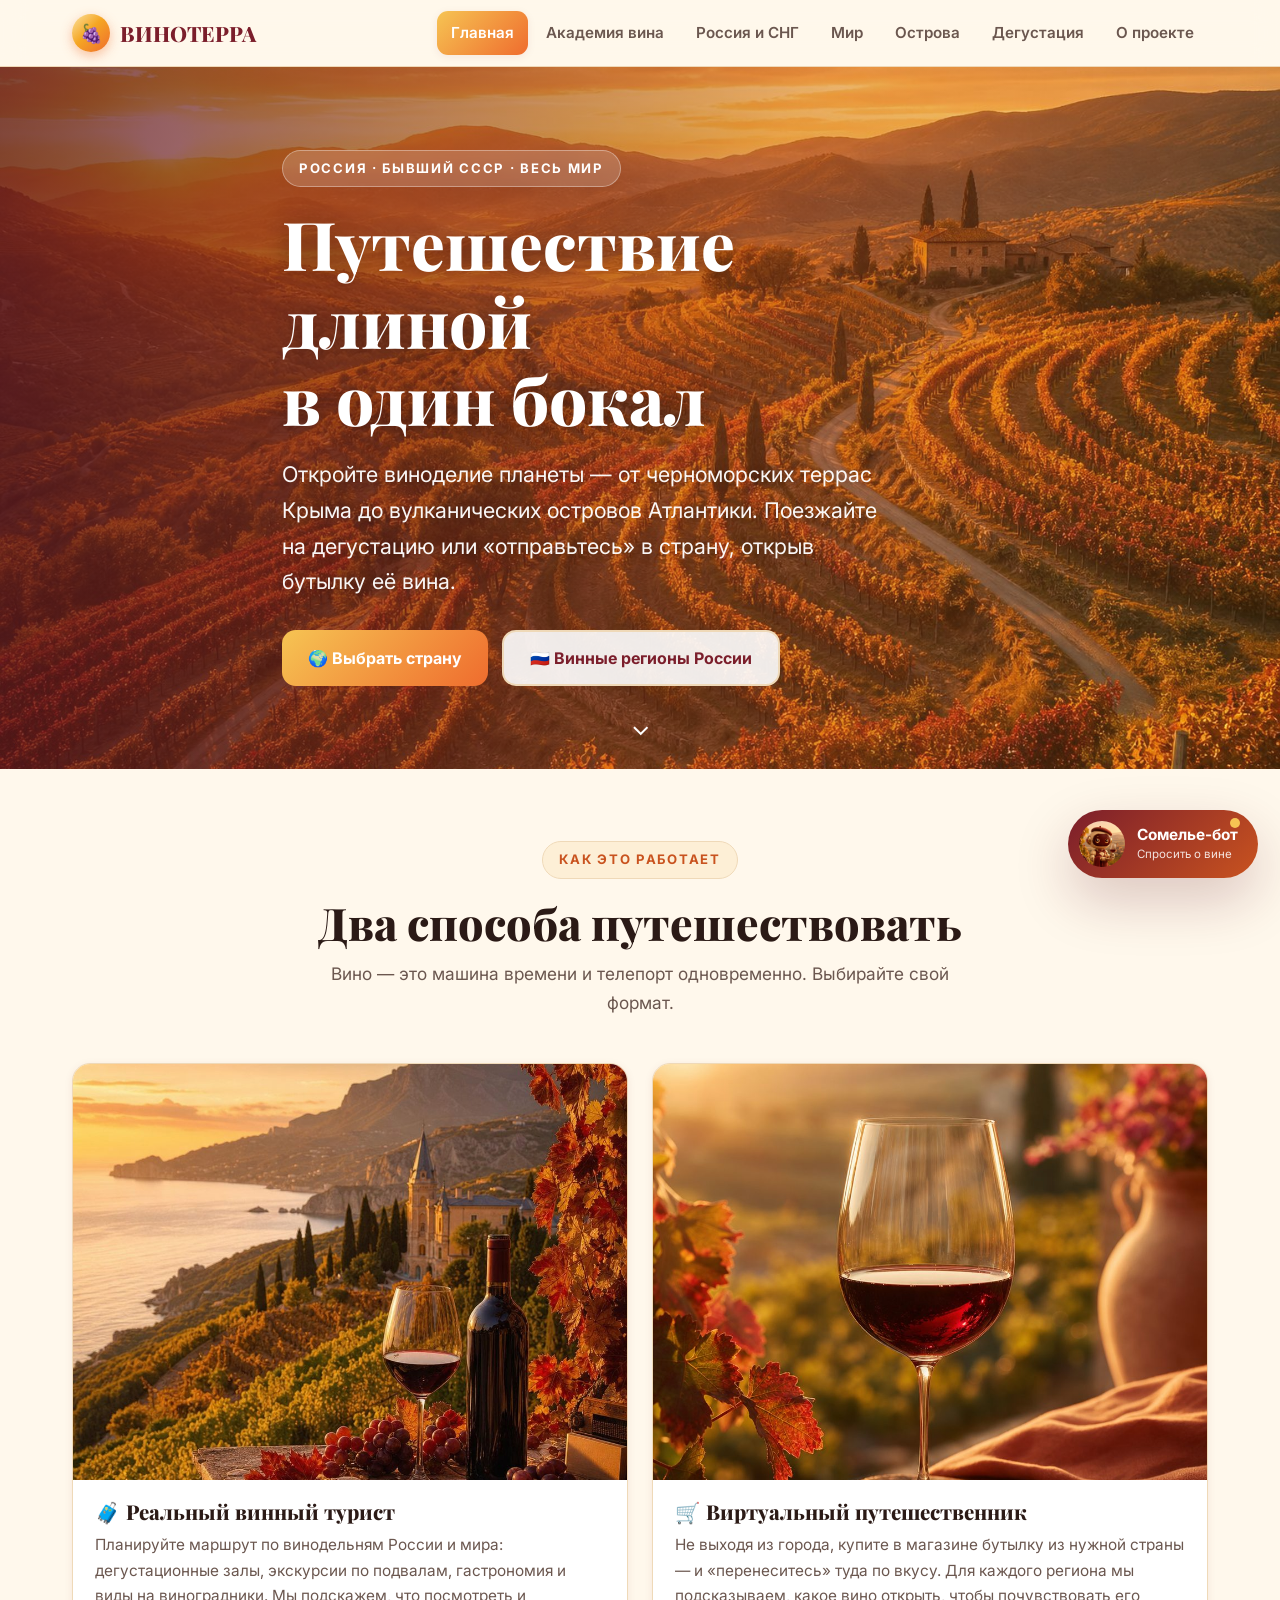
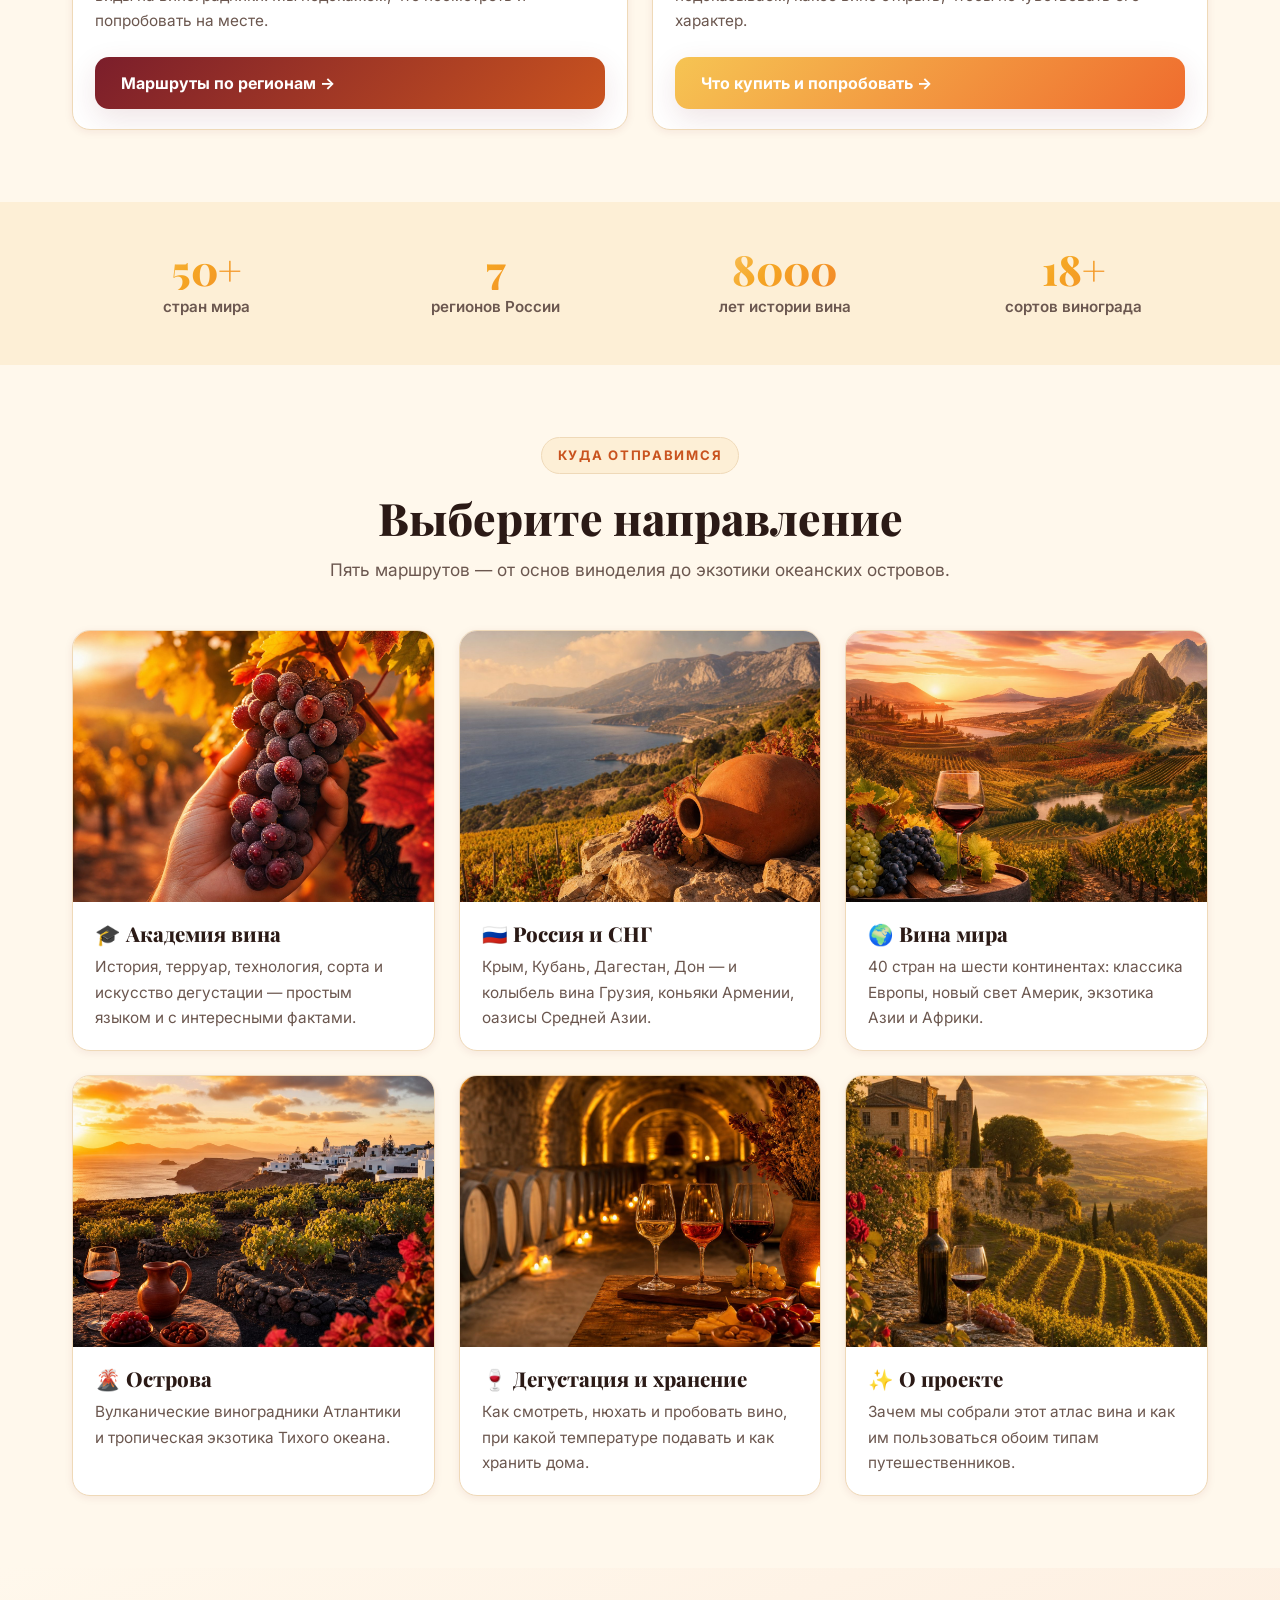
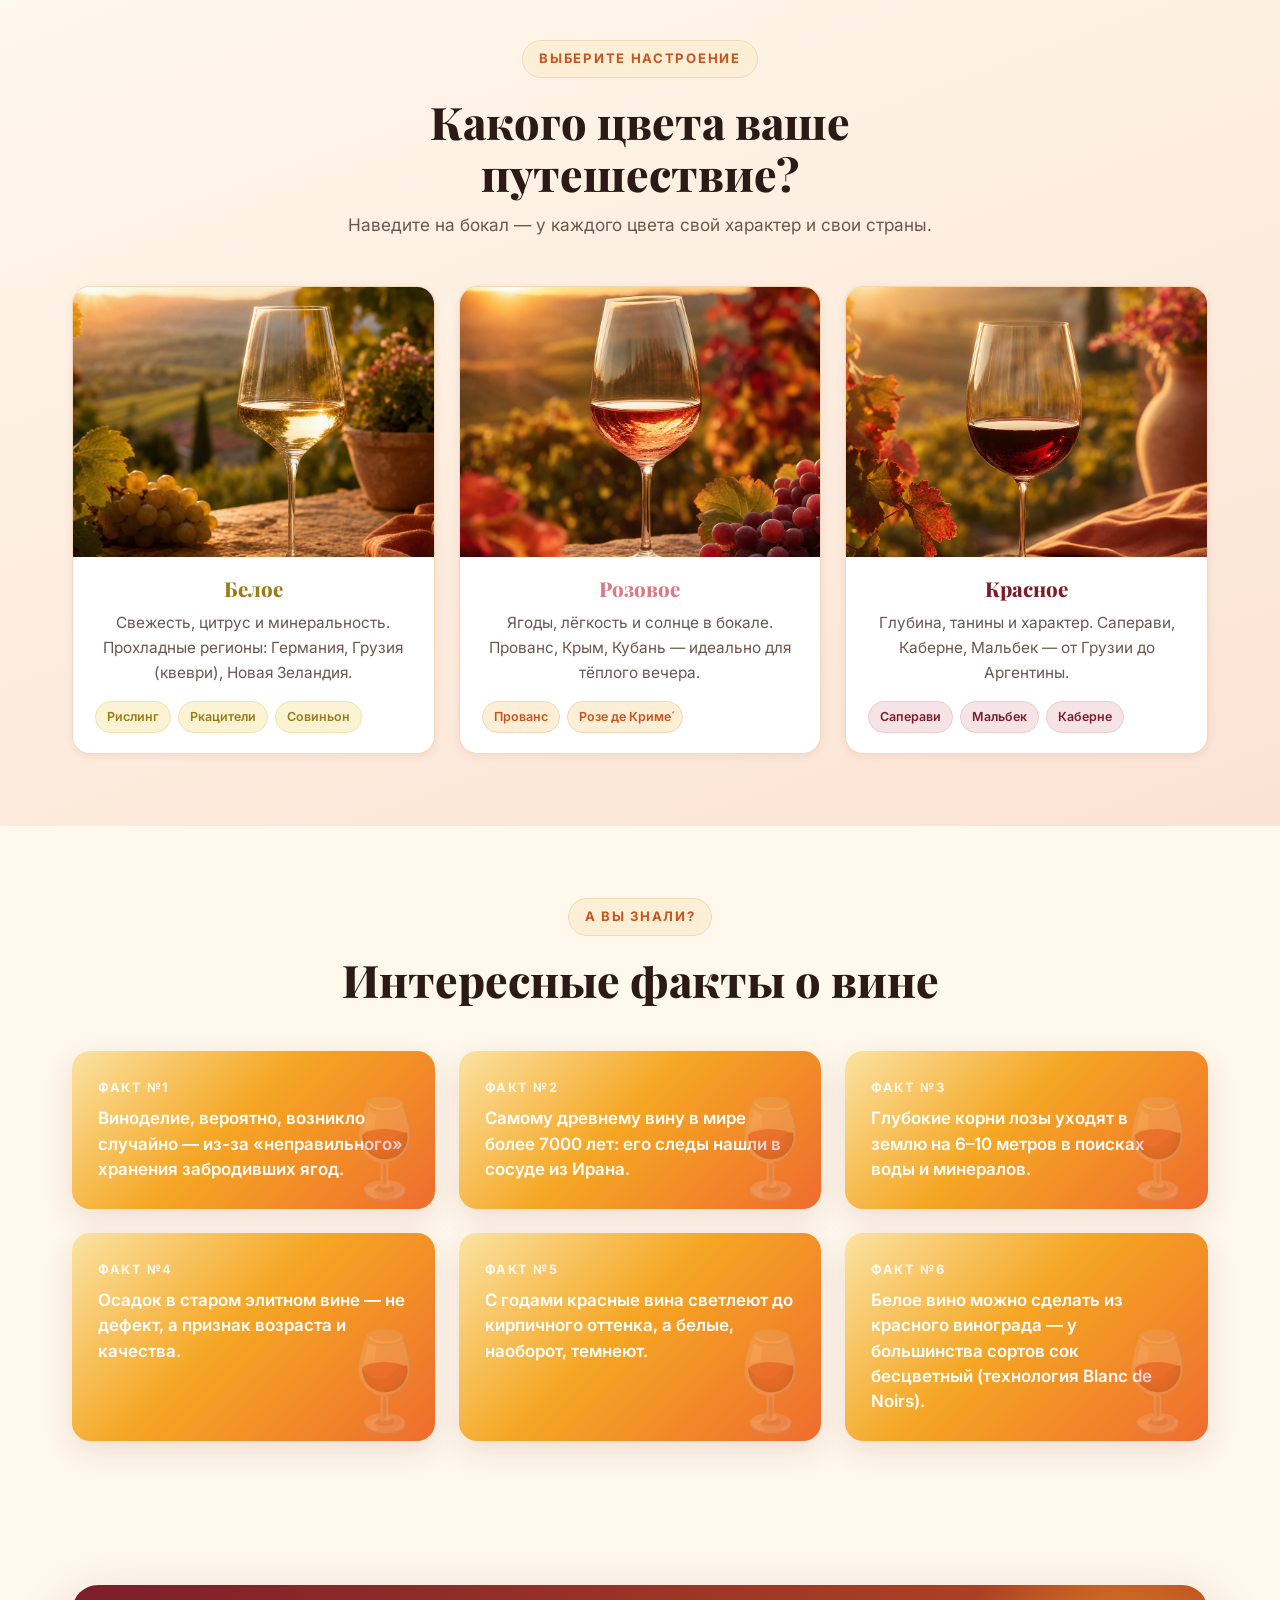
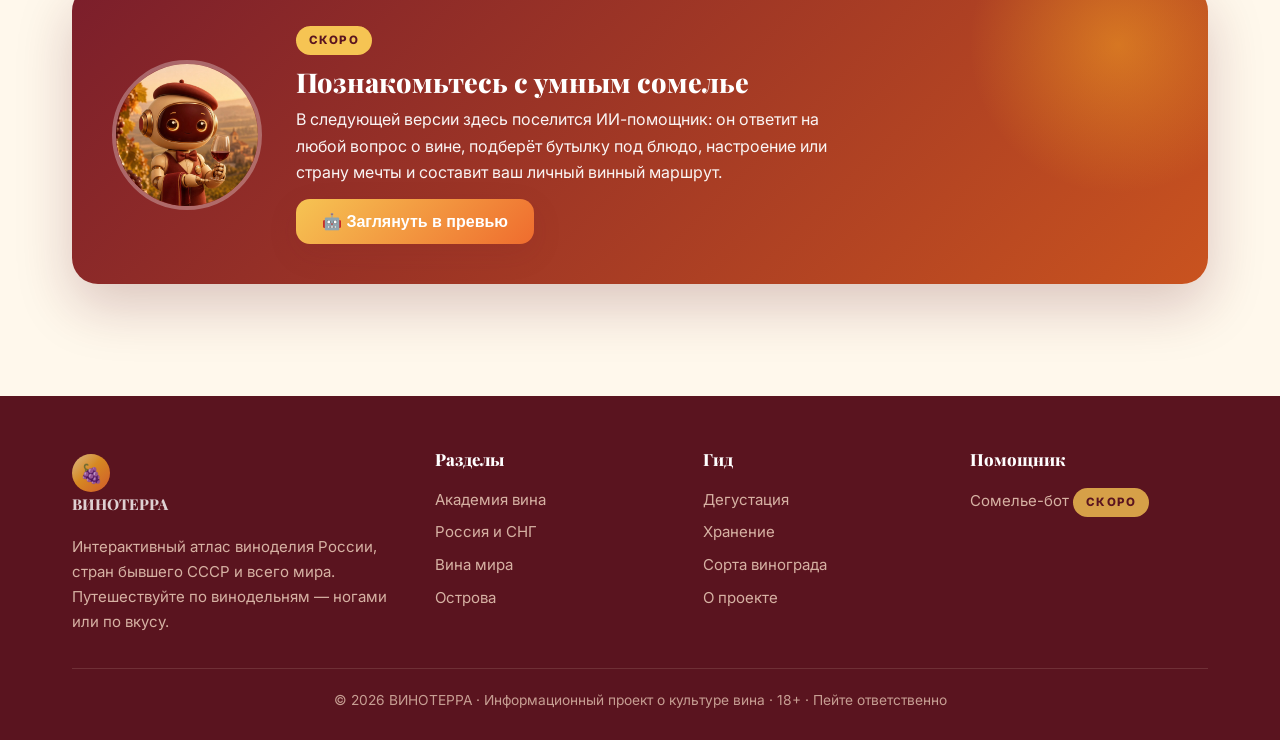
==== index.html @ 1fbb1492 "first commit" ====
<!DOCTYPE html>
<html lang="ru">
<head>
<meta charset="UTF-8">
<meta name="viewport" content="width=device-width, initial-scale=1">
<title>ВИНОТЕРРА — путешествие по винодельням мира</title>
<meta name="description" content="Интерактивный гид по виноделию России, стран бывшего СССР и всего мира. Реальный винный туризм и виртуальные путешествия по вкусу.">
<link rel="preconnect" href="https://fonts.googleapis.com">
<link href="https://fonts.googleapis.com/css2?family=Playfair+Display:wght@600;700;800;900&family=Inter:wght@400;500;600;700&display=swap" rel="stylesheet">
<script>document.documentElement.classList.add("js");</script>
<link rel="stylesheet" href="assets/css/style.css">
</head>
<body>

<!-- Шапка -->
<header class="nav">
  <nav class="nav-inner">
    <a href="index.html" class="brand"><span class="logo">🍇</span> ВИНОТЕРРА</a>
    <button class="burger" aria-label="Меню"><span></span><span></span><span></span></button>
    <div class="nav-links">
      <a href="index.html" class="active">Главная</a>
      <a href="academy.html">Академия вина</a>
      <a href="russia.html">Россия и СНГ</a>
      <a href="world.html">Мир</a>
      <a href="islands.html">Острова</a>
      <a href="tasting.html">Дегустация</a>
      <a href="about.html">О проекте</a>
    </div>
  </nav>
</header>

<!-- Hero -->
<section class="hero">
  <img class="hero-bg" src="assets/img/home_hero.jpg" alt="Виноградники на закате">
  <div class="wrap hero-content">
    <span class="eyebrow">Россия · бывший СССР · весь мир</span>
    <h1>Путешествие длиной<br>в один бокал</h1>
    <p class="lead">Откройте виноделие планеты — от черноморских террас Крыма до вулканических островов Атлантики. Поезжайте на дегустацию или «отправьтесь» в страну, открыв бутылку её вина.</p>
    <div class="hero-actions">
      <a href="world.html" class="btn btn-primary">🌍 Выбрать страну</a>
      <a href="russia.html" class="btn btn-ghost">🇷🇺 Винные регионы России</a>
    </div>
  </div>
  <div class="scroll-cue">⌄</div>
</section>

<!-- Два способа путешествовать -->
<section class="section">
  <div class="wrap">
    <div class="sec-head reveal">
      <span class="eyebrow">Как это работает</span>
      <h2>Два способа путешествовать</h2>
      <p>Вино — это машина времени и телепорт одновременно. Выбирайте свой формат.</p>
    </div>
    <div class="grid g2">
      <article class="card reveal">
        <img class="card-img" src="assets/img/r_krym.jpg" alt="Винный туризм">
        <div class="card-body">
          <h3>🧳 Реальный винный турист</h3>
          <p>Планируйте маршрут по винодельням России и мира: дегустационные залы, экскурсии по подвалам, гастрономия и виды на виноградники. Мы подскажем, что посмотреть и попробовать на месте.</p>
          <a href="russia.html" class="btn btn-wine mt-s">Маршруты по регионам →</a>
        </div>
      </article>
      <article class="card reveal">
        <img class="card-img" src="assets/img/wine_red.jpg" alt="Виртуальное путешествие">
        <div class="card-body">
          <h3>🛒 Виртуальный путешественник</h3>
          <p>Не выходя из города, купите в магазине бутылку из нужной страны — и «перенеситесь» туда по вкусу. Для каждого региона мы подсказываем, какое вино открыть, чтобы почувствовать его характер.</p>
          <a href="world.html" class="btn btn-primary mt-s">Что купить и попробовать →</a>
        </div>
      </article>
    </div>
  </div>
</section>

<!-- Статистика -->
<section class="section-sm tint">
  <div class="wrap">
    <div class="stats">
      <div class="stat reveal"><div class="n">50+</div><div class="l">стран мира</div></div>
      <div class="stat reveal"><div class="n">7</div><div class="l">регионов России</div></div>
      <div class="stat reveal"><div class="n">8000</div><div class="l">лет истории вина</div></div>
      <div class="stat reveal"><div class="n">18+</div><div class="l">сортов винограда</div></div>
    </div>
  </div>
</section>

<!-- Разделы -->
<section class="section">
  <div class="wrap">
    <div class="sec-head reveal">
      <span class="eyebrow">Куда отправимся</span>
      <h2>Выберите направление</h2>
      <p>Пять маршрутов — от основ виноделия до экзотики океанских островов.</p>
    </div>
    <div class="grid g3">
      <a href="academy.html" class="card reveal"><img class="card-img" src="assets/img/academy_hero.jpg" alt="Академия"><div class="card-body"><h3>🎓 Академия вина</h3><p>История, терруар, технология, сорта и искусство дегустации — простым языком и с интересными фактами.</p></div></a>
      <a href="russia.html" class="card reveal"><img class="card-img" src="assets/img/russia_hero.jpg" alt="Россия и СНГ"><div class="card-body"><h3>🇷🇺 Россия и СНГ</h3><p>Крым, Кубань, Дагестан, Дон — и колыбель вина Грузия, коньяки Армении, оазисы Средней Азии.</p></div></a>
      <a href="world.html" class="card reveal"><img class="card-img" src="assets/img/world_hero.jpg" alt="Мир"><div class="card-body"><h3>🌍 Вина мира</h3><p>40 стран на шести континентах: классика Европы, новый свет Америк, экзотика Азии и Африки.</p></div></a>
      <a href="islands.html" class="card reveal"><img class="card-img" src="assets/img/islands_hero.jpg" alt="Острова"><div class="card-body"><h3>🌋 Острова</h3><p>Вулканические виноградники Атлантики и тропическая экзотика Тихого океана.</p></div></a>
      <a href="tasting.html" class="card reveal"><img class="card-img" src="assets/img/tasting_hero.jpg" alt="Дегустация"><div class="card-body"><h3>🍷 Дегустация и хранение</h3><p>Как смотреть, нюхать и пробовать вино, при какой температуре подавать и как хранить дома.</p></div></a>
      <a href="about.html" class="card reveal"><img class="card-img" src="assets/img/c_europe.jpg" alt="О проекте"><div class="card-body"><h3>✨ О проекте</h3><p>Зачем мы собрали этот атлас вина и как им пользоваться обоим типам путешественников.</p></div></a>
    </div>
  </div>
</section>

<!-- Трио вин -->
<section class="section tint-wine">
  <div class="wrap">
    <div class="sec-head reveal">
      <span class="eyebrow">Выберите настроение</span>
      <h2>Какого цвета ваше путешествие?</h2>
      <p>Наведите на бокал — у каждого цвета свой характер и свои страны.</p>
    </div>
    <div class="grid g3" id="trio">
      <article class="card reveal" style="text-align:center">
        <img class="card-img" src="assets/img/wine_white.jpg" alt="Белое вино">
        <div class="card-body"><h3 style="color:#9a7d18">Белое</h3><p>Свежесть, цитрус и минеральность. Прохладные регионы: Германия, Грузия (квеври), Новая Зеландия.</p><div class="chips"><span class="chip white">Рислинг</span><span class="chip white">Ркацители</span><span class="chip white">Совиньон</span></div></div>
      </article>
      <article class="card reveal" style="text-align:center">
        <img class="card-img" src="assets/img/wine_rose.jpg" alt="Розовое вино">
        <div class="card-body"><h3 style="color:var(--rose-deep)">Розовое</h3><p>Ягоды, лёгкость и солнце в бокале. Прованс, Крым, Кубань — идеально для тёплого вечера.</p><div class="chips"><span class="chip">Прованс</span><span class="chip">Розе де Криме́</span></div></div>
      </article>
      <article class="card reveal" style="text-align:center">
        <img class="card-img" src="assets/img/wine_red.jpg" alt="Красное вино">
        <div class="card-body"><h3 style="color:var(--red)">Красное</h3><p>Глубина, танины и характер. Саперави, Каберне, Мальбек — от Грузии до Аргентины.</p><div class="chips"><span class="chip red">Саперави</span><span class="chip red">Мальбек</span><span class="chip red">Каберне</span></div></div>
      </article>
    </div>
  </div>
</section>

<!-- Интересные факты -->
<section class="section">
  <div class="wrap">
    <div class="sec-head reveal">
      <span class="eyebrow">А вы знали?</span>
      <h2>Интересные факты о вине</h2>
    </div>
    <div class="grid g3" id="home-facts"></div>
  </div>
</section>

<!-- Ассистент (зарезервированное место) -->
<section class="section">
  <div class="wrap">
    <div class="assistant-band reveal">
      <img src="assets/img/assistant_bot.jpg" alt="Сомелье-бот">
      <div class="txt">
        <span class="badge-soon">Скоро</span>
        <h3>Познакомьтесь с умным сомелье</h3>
        <p>В следующей версии здесь поселится ИИ-помощник: он ответит на любой вопрос о вине, подберёт бутылку под блюдо, настроение или страну мечты и составит ваш личный винный маршрут.</p>
        <button class="btn btn-primary mt-s" data-open-assistant>🤖 Заглянуть в превью</button>
      </div>
    </div>
  </div>
</section>

<!-- Подвал -->
<footer class="footer">
  <div class="wrap">
    <div class="footer-grid">
      <div class="fcol">
        <a href="index.html" class="brand"><span class="logo">🍇</span> ВИНОТЕРРА</a>
        <p style="margin-top:14px;opacity:.8;font-size:.94rem">Интерактивный атлас виноделия России, стран бывшего СССР и всего мира. Путешествуйте по винодельням — ногами или по вкусу.</p>
      </div>
      <div class="fcol"><h4>Разделы</h4><a href="academy.html">Академия вина</a><a href="russia.html">Россия и СНГ</a><a href="world.html">Вина мира</a><a href="islands.html">Острова</a></div>
      <div class="fcol"><h4>Гид</h4><a href="tasting.html">Дегустация</a><a href="tasting.html#storage">Хранение</a><a href="academy.html#grapes">Сорта винограда</a><a href="about.html">О проекте</a></div>
      <div class="fcol"><h4>Помощник</h4><a href="#" data-open-assistant>Сомелье-бот <span class="badge-soon" style="margin:0">Скоро</span></a></div>
    </div>
    <div class="footer-bottom">© 2026 ВИНОТЕРРА · Информационный проект о культуре вина · 18+ · Пейте ответственно</div>
  </div>
</footer>

<script src="data/wine-data.js"></script>
<script src="assets/js/main.js"></script>
<script>
  (function(){
    var f=(window.WINE&&WINE.academy&&WINE.academy.facts)||[];
    var host=document.getElementById("home-facts");
    f.slice(0,6).forEach(function(t,i){
      var d=document.createElement("div");d.className="fact reveal";
      d.innerHTML='<div class="k">Факт №'+(i+1)+'</div><div class="v">'+t+'</div>';
      host.appendChild(d);
    });
    if(window.VT)VT.initReveal();
  })();
</script>
</body>
</html>
---- assets/css/style.css ----
/* ===========================================================
   ВИНОТЕРРА — дизайн-система
   Палитра: жёлто-оранжевая + цвета вина (белое/розе/красное)
   =========================================================== */
:root{
  --amber:#f5a623;
  --amber-deep:#e8851a;
  --honey:#f6c453;
  --gold-soft:#fbe3a3;
  --orange:#ef6c2e;
  --terracotta:#c9531f;

  --red:#7b1e2b;
  --red-deep:#5a141f;
  --rose:#e8a0a8;
  --rose-deep:#d97a86;
  --white-wine:#f2e2a8;

  --ink:#2b1a16;
  --ink-soft:#6b574f;
  --cream:#fff8ec;
  --cream-2:#fdefd6;
  --paper:#ffffff;
  --line:#efd9b8;

  --shadow-sm:0 2px 8px rgba(123,30,43,.08);
  --shadow:0 10px 30px rgba(123,30,43,.12);
  --shadow-lg:0 22px 55px rgba(91,20,31,.22);

  --radius:18px;
  --radius-lg:26px;
  --maxw:1180px;
  --grad-warm:linear-gradient(135deg,var(--honey),var(--orange));
  --grad-wine:linear-gradient(135deg,var(--red),var(--terracotta));
  --grad-sun:linear-gradient(135deg,#fbe3a3,#f5a623 45%,#ef6c2e);
  --font:"Inter","Segoe UI",system-ui,-apple-system,sans-serif;
  --serif:"Playfair Display","Georgia",serif;
}

*{box-sizing:border-box;margin:0;padding:0}
html{scroll-behavior:smooth}
body{font-family:var(--font);color:var(--ink);background:var(--cream);line-height:1.65;-webkit-font-smoothing:antialiased;overflow-x:hidden}
img{max-width:100%;display:block}
a{color:inherit;text-decoration:none}
h1,h2,h3,h4{font-family:var(--serif);line-height:1.15;font-weight:800;color:var(--ink)}
.serif{font-family:var(--serif)}
.wrap{max-width:var(--maxw);margin:0 auto;padding:0 22px}
.section{padding:72px 0}
.section-sm{padding:46px 0}

/* ---------- Шапка ---------- */
.nav{position:sticky;top:0;z-index:90;background:rgba(255,248,236,.85);backdrop-filter:blur(12px);border-bottom:1px solid var(--line)}
.nav-inner{display:flex;align-items:center;gap:18px;height:66px;max-width:var(--maxw);margin:0 auto;padding:0 22px}
.brand{display:flex;align-items:center;gap:10px;font-family:var(--serif);font-weight:800;font-size:1.32rem;color:var(--red)}
.brand .logo{width:38px;height:38px;border-radius:50%;background:var(--grad-sun);display:grid;place-items:center;font-size:1.15rem;box-shadow:0 4px 12px rgba(239,108,46,.4)}
.nav-links{display:flex;gap:4px;margin-left:auto;align-items:center}
.nav-links a{padding:9px 14px;border-radius:11px;font-weight:600;font-size:.95rem;color:var(--ink-soft);transition:.2s}
.nav-links a:hover{background:var(--cream-2);color:var(--red)}
.nav-links a.active{background:var(--grad-warm);color:#fff;box-shadow:var(--shadow-sm)}
.burger{display:none;margin-left:auto;background:none;border:0;cursor:pointer;width:44px;height:44px;border-radius:11px}
.burger span{display:block;width:23px;height:2.5px;background:var(--red);margin:5px auto;border-radius:2px;transition:.3s}

/* ---------- Кнопки ---------- */
.btn{display:inline-flex;align-items:center;gap:9px;padding:13px 26px;border-radius:14px;font-weight:700;font-size:1rem;cursor:pointer;border:0;transition:transform .18s,box-shadow .18s}
.btn-primary{background:var(--grad-warm);color:#fff;box-shadow:var(--shadow)}
.btn-primary:hover{transform:translateY(-3px);box-shadow:var(--shadow-lg)}
.btn-wine{background:var(--grad-wine);color:#fff;box-shadow:var(--shadow)}
.btn-wine:hover{transform:translateY(-3px)}
.btn-ghost{background:rgba(255,255,255,.9);color:var(--red);border:2px solid var(--line)}
.btn-ghost:hover{border-color:var(--amber);transform:translateY(-3px)}

/* ---------- Hero ---------- */
.hero{position:relative;min-height:78vh;display:flex;align-items:center;color:#fff;overflow:hidden}
.hero::before{content:"";position:absolute;inset:0;background:linear-gradient(105deg,rgba(91,20,31,.78),rgba(201,83,31,.4) 55%,rgba(245,166,35,.15));z-index:1}
.hero-bg{position:absolute;inset:0;width:100%;height:100%;object-fit:cover;z-index:0}
.hero-content{position:relative;z-index:2;max-width:760px}
.hero h1{font-size:clamp(2.3rem,5.5vw,4.2rem);color:#fff;text-shadow:0 3px 24px rgba(0,0,0,.4)}
.hero p.lead{font-size:clamp(1.05rem,2vw,1.35rem);margin:20px 0 30px;color:#fff;opacity:.96;max-width:620px;text-shadow:0 2px 12px rgba(0,0,0,.3)}
.hero-actions{display:flex;gap:14px;flex-wrap:wrap}
.eyebrow{display:inline-block;padding:7px 16px;border-radius:30px;background:rgba(255,255,255,.18);border:1px solid rgba(255,255,255,.35);backdrop-filter:blur(6px);font-weight:700;font-size:.82rem;letter-spacing:.13em;text-transform:uppercase;margin-bottom:18px}
.scroll-cue{position:absolute;bottom:22px;left:50%;transform:translateX(-50%);z-index:3;color:#fff;font-size:1.6rem;animation:bob 1.8s ease-in-out infinite}
@keyframes bob{0%,100%{transform:translate(-50%,0)}50%{transform:translate(-50%,10px)}}

/* ---------- Заголовки секций ---------- */
.sec-head{text-align:center;max-width:680px;margin:0 auto 46px}
.sec-head .eyebrow{background:var(--cream-2);border:1px solid var(--line);color:var(--terracotta)}
.sec-head h2{font-size:clamp(1.8rem,4vw,2.8rem)}
.sec-head p{color:var(--ink-soft);font-size:1.08rem;margin-top:12px}
.sec-head.light h2,.sec-head.light p{color:#fff}

/* ---------- Карточки ---------- */
.grid{display:grid;gap:24px}
.g2{grid-template-columns:repeat(2,1fr)}
.g3{grid-template-columns:repeat(3,1fr)}
.g4{grid-template-columns:repeat(4,1fr)}
.card{background:var(--paper);border-radius:var(--radius);overflow:hidden;box-shadow:var(--shadow-sm);border:1px solid var(--line);transition:transform .22s,box-shadow .22s;display:flex;flex-direction:column}
.card:hover{transform:translateY(-6px);box-shadow:var(--shadow-lg)}
.card-img{aspect-ratio:4/3;width:100%;object-fit:cover;background:var(--cream-2)}
.card-body{padding:20px 22px;display:flex;flex-direction:column;gap:9px;flex:1}
.card-body h3{font-size:1.28rem}
.card .tagline{color:var(--terracotta);font-weight:600;font-size:.92rem}
.card p{color:var(--ink-soft);font-size:.96rem}

.chips{display:flex;flex-wrap:wrap;gap:7px;margin-top:auto;padding-top:6px}
.chip{font-size:.78rem;font-weight:600;padding:5px 11px;border-radius:30px;background:var(--cream-2);color:var(--terracotta);border:1px solid var(--line)}
.chip.red{background:#f6e3e5;color:var(--red);border-color:#eccdd0}
.chip.white{background:#fbf3d4;color:#9a7d18;border-color:#f0e3b0}

.fact{background:var(--grad-sun);color:#fff;border-radius:var(--radius);padding:26px;box-shadow:var(--shadow);position:relative;overflow:hidden}
.fact::after{content:"🍷";position:absolute;right:-10px;bottom:-18px;font-size:6rem;opacity:.18}
.fact .k{font-size:.8rem;font-weight:700;letter-spacing:.12em;text-transform:uppercase;opacity:.9}
.fact .v{font-size:1.06rem;font-weight:600;margin-top:8px;line-height:1.5}

/* ---------- Фильтр-бар ---------- */
.filterbar{display:flex;flex-wrap:wrap;gap:9px;justify-content:center;margin-bottom:34px}
.filter-btn{padding:9px 18px;border-radius:30px;border:2px solid var(--line);background:var(--paper);font-weight:600;cursor:pointer;color:var(--ink-soft);transition:.2s;font-size:.93rem}
.filter-btn:hover{border-color:var(--amber);color:var(--terracotta)}
.filter-btn.active{background:var(--grad-warm);color:#fff;border-color:transparent;box-shadow:var(--shadow-sm)}
.searchbox{display:flex;align-items:center;gap:10px;max-width:440px;margin:0 auto 26px;background:var(--paper);border:2px solid var(--line);border-radius:30px;padding:11px 20px}
.searchbox:focus-within{border-color:var(--amber)}
.searchbox input{border:0;outline:0;flex:1;font-size:1rem;background:transparent;color:var(--ink);font-family:var(--font)}
.empty{text-align:center;color:var(--ink-soft);padding:40px;display:none}

/* ---------- Аккордеон ---------- */
.acc{border:1px solid var(--line);border-radius:14px;overflow:hidden;margin-bottom:12px;background:var(--paper)}
.acc-head{padding:18px 22px;cursor:pointer;display:flex;align-items:center;gap:12px;font-weight:700;font-family:var(--serif);font-size:1.1rem}
.acc-head .ar{margin-left:auto;transition:.3s;color:var(--amber-deep)}
.acc.open .ar{transform:rotate(180deg)}
.acc-body{max-height:0;overflow:hidden;transition:max-height .35s ease;color:var(--ink-soft)}
.acc-body .inner{padding:0 22px 20px}
.acc.open .acc-body{max-height:700px}

/* ---------- Таймлайн ---------- */
.timeline{position:relative;max-width:780px;margin:0 auto;padding-left:34px}
.timeline::before{content:"";position:absolute;left:9px;top:6px;bottom:6px;width:3px;background:var(--grad-sun);border-radius:3px}
.tl-item{position:relative;padding:0 0 30px 8px}
.tl-item::before{content:"";position:absolute;left:-31px;top:4px;width:16px;height:16px;border-radius:50%;background:var(--orange);border:3px solid var(--cream);box-shadow:0 0 0 3px var(--gold-soft)}
.tl-item .yr{font-family:var(--serif);font-weight:800;color:var(--terracotta);font-size:1.1rem}
.tl-item h4{margin:2px 0 4px}
.tl-item p{color:var(--ink-soft);font-size:.96rem}

/* ---------- Степпер производства ---------- */
.steps{counter-reset:s;display:grid;gap:16px}
.step{display:flex;gap:18px;align-items:flex-start;background:var(--paper);border:1px solid var(--line);border-radius:14px;padding:18px 22px}
.step .num{flex:none;width:46px;height:46px;border-radius:50%;background:var(--grad-warm);color:#fff;display:grid;place-items:center;font-family:var(--serif);font-weight:800;font-size:1.2rem;box-shadow:var(--shadow-sm)}
.step h4{margin-bottom:3px}
.step p{color:var(--ink-soft);font-size:.95rem}

/* ---------- Бокал вина (типы) ---------- */
.wine-types{display:grid;grid-template-columns:repeat(auto-fit,minmax(150px,1fr));gap:18px}
.wtype{text-align:center;background:var(--paper);border-radius:var(--radius);padding:24px 16px;border:1px solid var(--line);box-shadow:var(--shadow-sm);transition:.22s}
.wtype:hover{transform:translateY(-6px);box-shadow:var(--shadow)}
.wtype .glass{width:54px;height:80px;margin:0 auto 12px;position:relative}
.wtype .bowl{width:46px;height:52px;margin:0 auto;border:2.5px solid var(--ink);border-top:0;border-radius:0 0 26px 26px;position:relative;overflow:hidden}
.wtype .bowl::before{content:"";position:absolute;left:0;right:0;bottom:0;height:60%;background:var(--wc,var(--red))}
.wtype .stem{width:2.5px;height:20px;background:var(--ink);margin:0 auto}
.wtype .foot{width:30px;height:3px;background:var(--ink);margin:0 auto;border-radius:2px}
.wtype h4{font-size:1.08rem;margin-bottom:5px}
.wtype p{font-size:.85rem;color:var(--ink-soft)}

/* ---------- CTA ассистент ---------- */
.assistant-band{background:var(--grad-wine);color:#fff;border-radius:var(--radius-lg);padding:40px;display:flex;align-items:center;gap:34px;box-shadow:var(--shadow-lg);position:relative;overflow:hidden}
.assistant-band::before{content:"";position:absolute;width:300px;height:300px;background:radial-gradient(circle,rgba(245,166,35,.5),transparent 70%);right:-60px;top:-90px}
.assistant-band img{width:150px;height:150px;border-radius:50%;object-fit:cover;border:4px solid rgba(255,255,255,.3);flex:none;position:relative;z-index:1}
.assistant-band .txt{position:relative;z-index:1}
.assistant-band h3{color:#fff;font-size:1.7rem}
.assistant-band p{opacity:.95;margin:8px 0 0;max-width:560px}
.badge-soon{display:inline-block;background:var(--honey);color:var(--red-deep);font-weight:800;font-size:.72rem;letter-spacing:.1em;text-transform:uppercase;padding:5px 13px;border-radius:30px;margin-bottom:12px}

/* ---------- Плавающая кнопка ассистента ---------- */
.fab{position:fixed;right:22px;bottom:22px;z-index:80;display:flex;align-items:center;gap:12px;cursor:pointer;background:var(--grad-wine);color:#fff;border:0;padding:11px 20px 11px 11px;border-radius:50px;box-shadow:var(--shadow-lg);transition:transform .2s;font-family:var(--font)}
.fab:hover{transform:translateY(-4px) scale(1.03)}
.fab img{width:46px;height:46px;border-radius:50%;object-fit:cover;flex:none}
.fab .fab-txt{text-align:left;line-height:1.2}
.fab .fab-txt b{display:block;font-size:.96rem}
.fab .fab-txt small{font-size:.72rem;opacity:.85}
@keyframes pulse{0%,100%{box-shadow:0 0 0 0 rgba(245,166,35,.5)}50%{box-shadow:0 0 0 14px rgba(245,166,35,0)}}
.fab .dot{position:absolute;top:8px;right:18px;width:10px;height:10px;border-radius:50%;background:var(--honey);animation:pulse 2s infinite}

.modal{position:fixed;inset:0;z-index:100;display:none;align-items:center;justify-content:center;padding:20px}
.modal.open{display:flex}
.modal-bg{position:absolute;inset:0;background:rgba(43,26,22,.6);backdrop-filter:blur(4px)}
.modal-card{position:relative;background:var(--paper);border-radius:var(--radius-lg);max-width:440px;width:100%;padding:38px 32px;text-align:center;box-shadow:var(--shadow-lg);animation:pop .3s}
@keyframes pop{from{transform:scale(.9);opacity:0}to{transform:scale(1);opacity:1}}
.modal-card img{width:120px;height:120px;border-radius:50%;object-fit:cover;margin:0 auto 16px;border:4px solid var(--gold-soft)}
.modal-card h3{font-size:1.5rem;margin-bottom:8px}
.modal-card p{color:var(--ink-soft)}
.modal-close{position:absolute;top:14px;right:16px;background:var(--cream-2);border:0;width:36px;height:36px;border-radius:50%;cursor:pointer;font-size:1.1rem;color:var(--ink)}

/* ---------- Стат-лента ---------- */
.stats{display:grid;grid-template-columns:repeat(4,1fr);gap:20px;text-align:center}
.stat .n{font-family:var(--serif);font-weight:800;font-size:2.6rem;background:var(--grad-sun);-webkit-background-clip:text;background-clip:text;color:transparent;line-height:1}
.stat .l{color:var(--ink-soft);font-weight:600;margin-top:4px;font-size:.95rem}

/* ---------- Подвал ---------- */
.footer{background:var(--red-deep);color:#f5d9c4;padding:54px 0 28px;margin-top:40px}
.footer a{color:#f5d9c4;opacity:.8}
.footer a:hover{opacity:1;color:var(--honey)}
.footer-grid{display:grid;grid-template-columns:1.4fr 1fr 1fr 1fr;gap:30px;margin-bottom:34px}
.footer h4{color:#fff;margin-bottom:14px;font-size:1.05rem}
.footer .fcol a{display:block;padding:4px 0;font-size:.94rem}
.footer .brand{color:#fff}
.footer .brand .logo{box-shadow:none}
.footer-bottom{border-top:1px solid rgba(245,217,196,.2);padding-top:20px;text-align:center;font-size:.86rem;opacity:.7}

/* ---------- Интро страниц ---------- */
.page-hero{position:relative;color:#fff;padding:90px 0 64px;overflow:hidden}
.page-hero::before{content:"";position:absolute;inset:0;background:linear-gradient(120deg,rgba(91,20,31,.82),rgba(201,83,31,.55));z-index:1}
.page-hero .hero-bg{z-index:0}
.page-hero .wrap{position:relative;z-index:2}
.page-hero h1{font-size:clamp(2rem,4.5vw,3.3rem);color:#fff;text-shadow:0 3px 18px rgba(0,0,0,.35)}
.page-hero p{font-size:1.12rem;max-width:640px;margin-top:14px;opacity:.96}
.crumbs{font-size:.88rem;opacity:.85;margin-bottom:14px}
.crumbs a:hover{color:var(--honey)}

/* анимация появления — скрываем ТОЛЬКО когда JS активен (html.js),
   иначе (ошибка/отключённый JS) контент виден сразу */
.js .reveal{opacity:0;transform:translateY(26px);transition:opacity .7s,transform .7s}
.js .reveal.in{opacity:1;transform:none}

.center{text-align:center}
.mt-s{margin-top:14px}.mt{margin-top:26px}.mt-l{margin-top:44px}
.tint{background:var(--cream-2)}
.tint-wine{background:linear-gradient(160deg,#fff8ec,#fbe3d3)}

/* ---------- Адаптив ---------- */
@media(max-width:980px){
  .footer-grid{grid-template-columns:1fr 1fr}
  .stats{grid-template-columns:repeat(2,1fr)}
  .g4{grid-template-columns:repeat(2,1fr)}
  .assistant-band{flex-direction:column;text-align:center;padding:32px 24px}
}
@media(max-width:760px){
  .nav-links{position:fixed;top:66px;right:0;width:min(78vw,300px);height:calc(100vh - 66px);flex-direction:column;align-items:stretch;gap:6px;background:var(--cream);padding:20px;box-shadow:var(--shadow-lg);transform:translateX(110%);transition:.3s}
  .nav-links.open{transform:none}
  .nav-links a{padding:14px 16px;font-size:1.05rem}
  .burger{display:block}
  .burger.open span:nth-child(1){transform:translateY(7.5px) rotate(45deg)}
  .burger.open span:nth-child(2){opacity:0}
  .burger.open span:nth-child(3){transform:translateY(-7.5px) rotate(-45deg)}
  .g2,.g3{grid-template-columns:1fr}
  .section{padding:50px 0}
  .hero{min-height:72vh}
  .fab .fab-txt{display:none}
  .fab{padding:10px;right:16px;bottom:16px}
}
@media(max-width:440px){
  .g4{grid-template-columns:1fr}
  .stats{grid-template-columns:1fr 1fr}
  .wine-types{grid-template-columns:1fr 1fr}
}
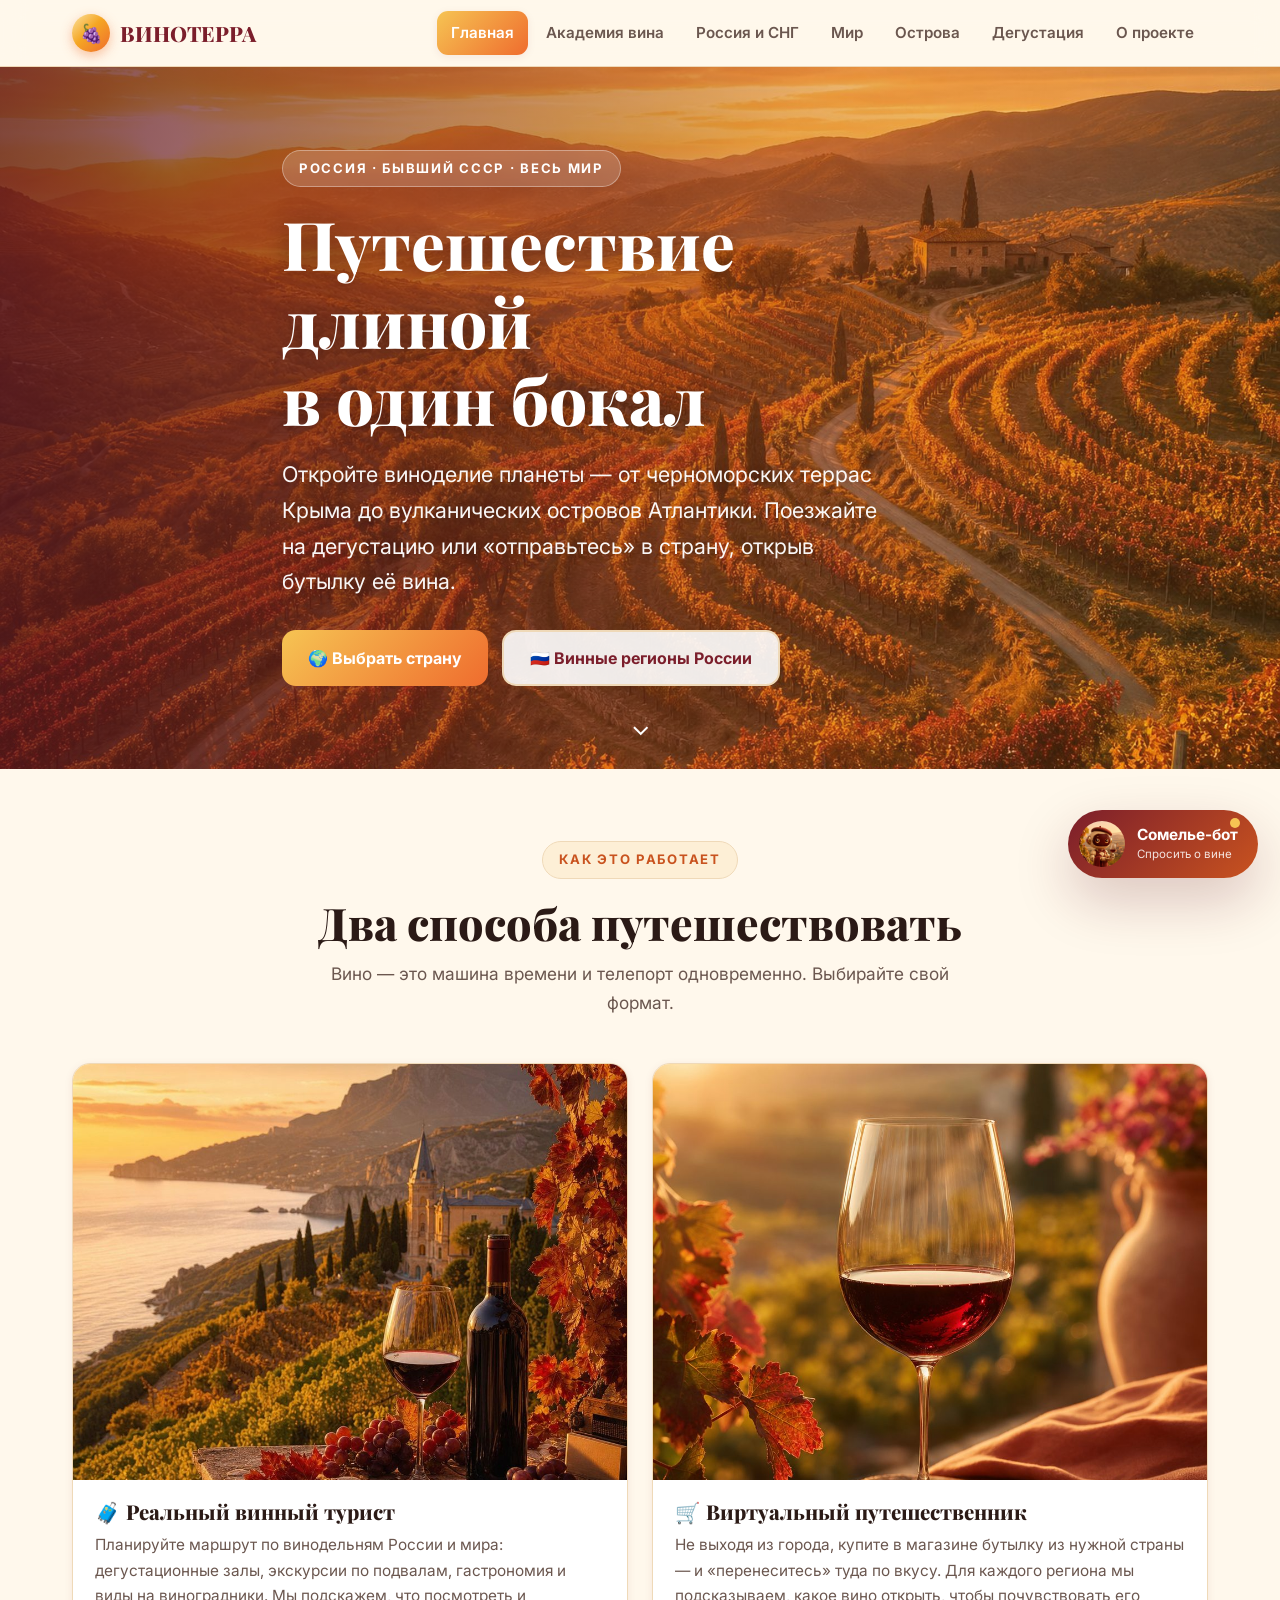
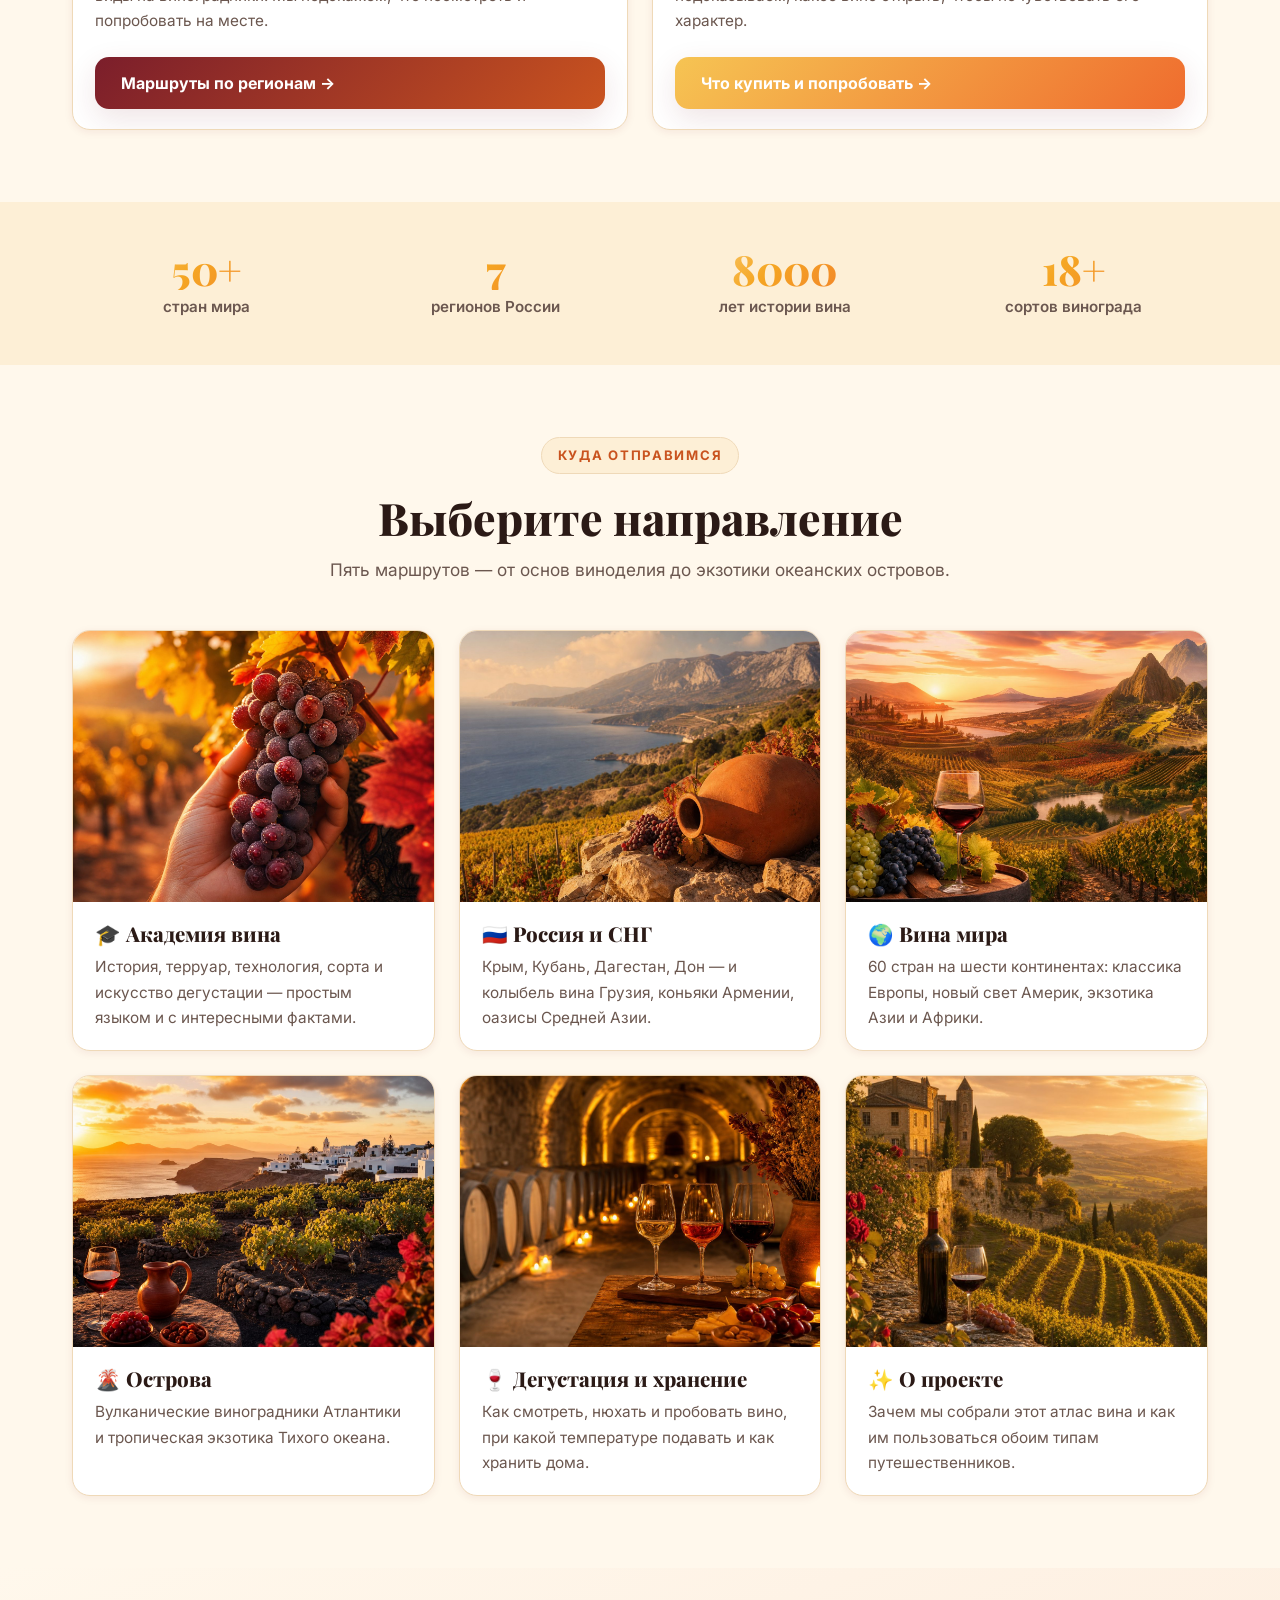
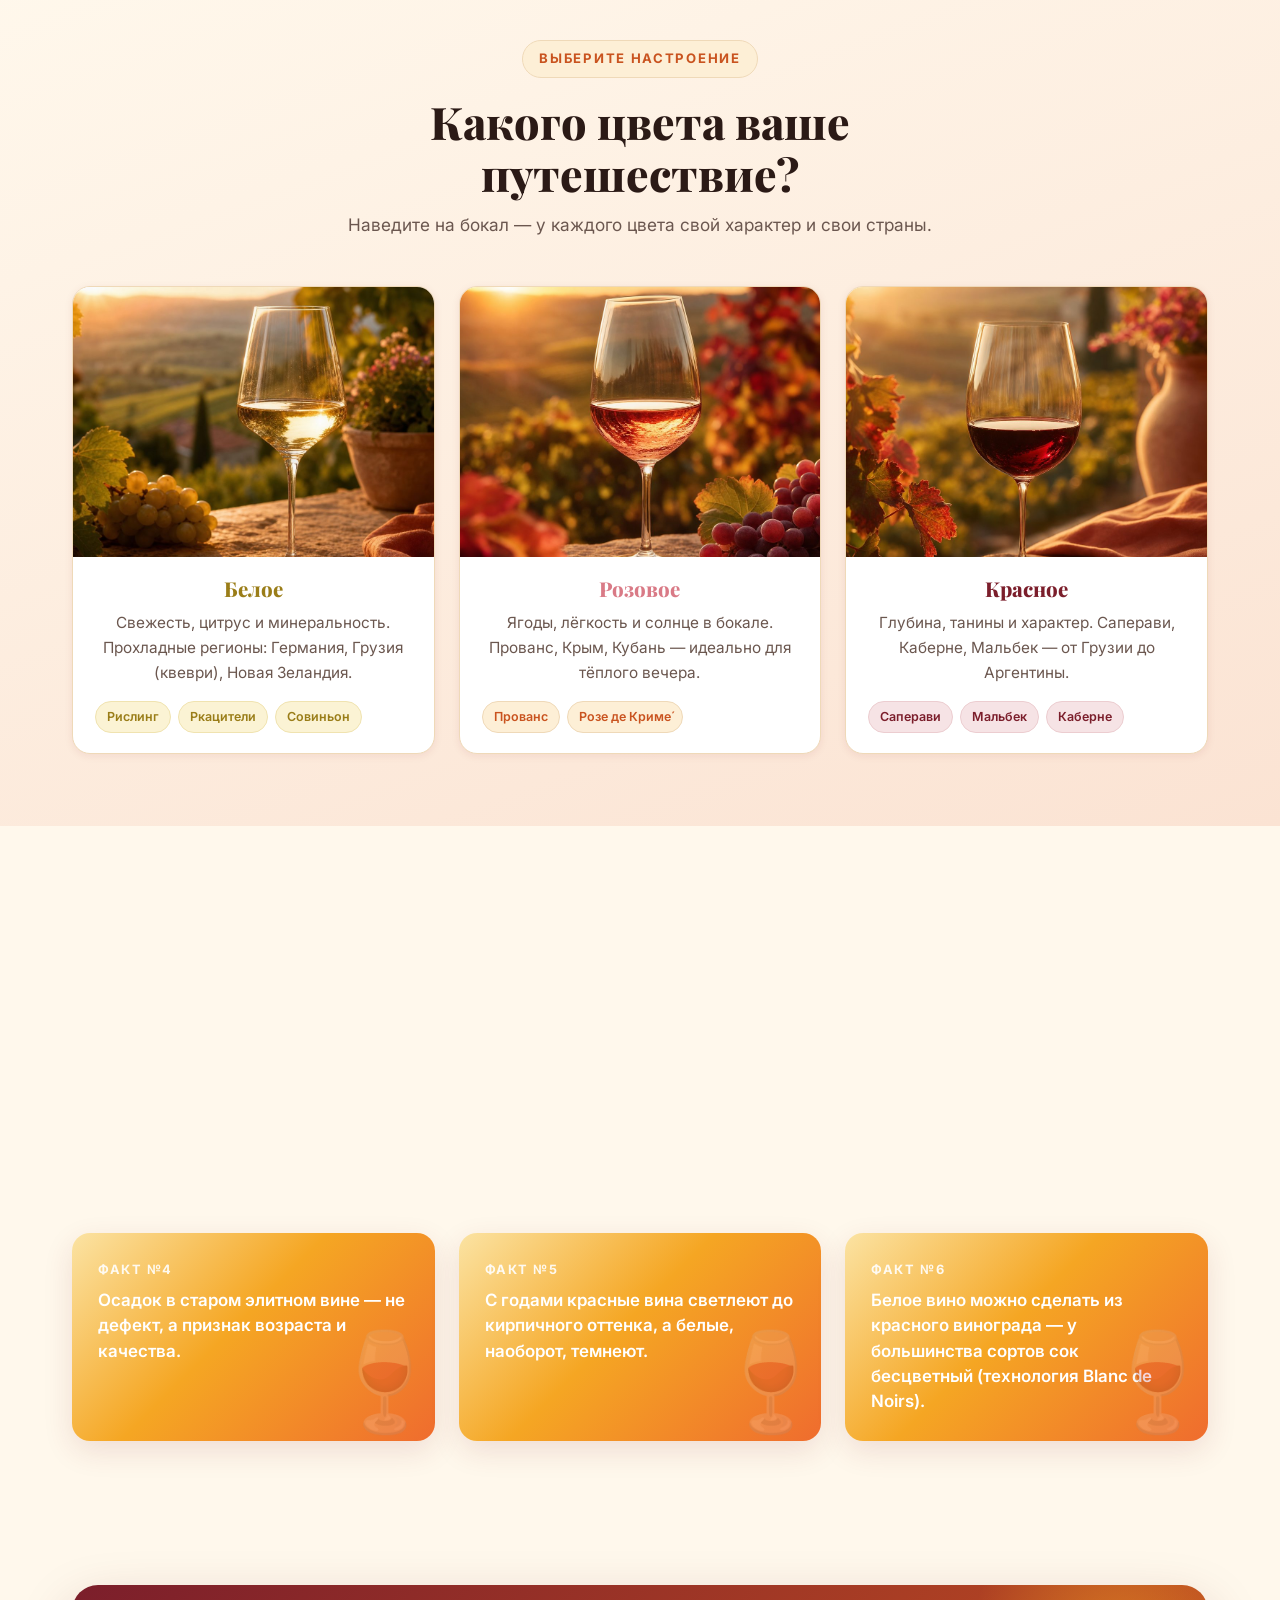
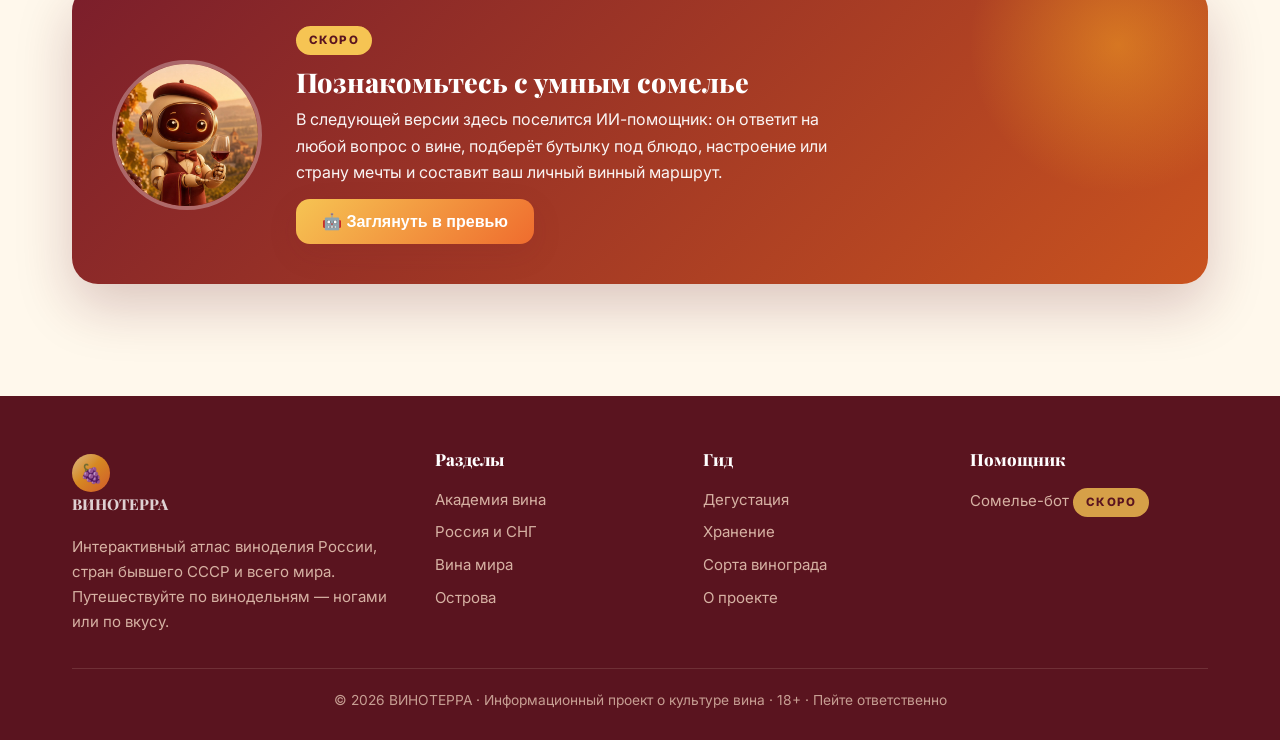
==== commit e3babc95: "Обновление галереи стран: перегенерация 6 карточек + правки контента - Перегенерированы 6 карточек (" ====
--- a/index.html
+++ b/index.html
@@ -96,7 +96,7 @@
     <div class="grid g3">
       <a href="academy.html" class="card reveal"><img class="card-img" src="assets/img/academy_hero.jpg" alt="Академия"><div class="card-body"><h3>🎓 Академия вина</h3><p>История, терруар, технология, сорта и искусство дегустации — простым языком и с интересными фактами.</p></div></a>
       <a href="russia.html" class="card reveal"><img class="card-img" src="assets/img/russia_hero.jpg" alt="Россия и СНГ"><div class="card-body"><h3>🇷🇺 Россия и СНГ</h3><p>Крым, Кубань, Дагестан, Дон — и колыбель вина Грузия, коньяки Армении, оазисы Средней Азии.</p></div></a>
-      <a href="world.html" class="card reveal"><img class="card-img" src="assets/img/world_hero.jpg" alt="Мир"><div class="card-body"><h3>🌍 Вина мира</h3><p>40 стран на шести континентах: классика Европы, новый свет Америк, экзотика Азии и Африки.</p></div></a>
+      <a href="world.html" class="card reveal"><img class="card-img" src="assets/img/world_hero.jpg" alt="Мир"><div class="card-body"><h3>🌍 Вина мира</h3><p>60 стран на шести континентах: классика Европы, новый свет Америк, экзотика Азии и Африки.</p></div></a>
       <a href="islands.html" class="card reveal"><img class="card-img" src="assets/img/islands_hero.jpg" alt="Острова"><div class="card-body"><h3>🌋 Острова</h3><p>Вулканические виноградники Атлантики и тропическая экзотика Тихого океана.</p></div></a>
       <a href="tasting.html" class="card reveal"><img class="card-img" src="assets/img/tasting_hero.jpg" alt="Дегустация"><div class="card-body"><h3>🍷 Дегустация и хранение</h3><p>Как смотреть, нюхать и пробовать вино, при какой температуре подавать и как хранить дома.</p></div></a>
       <a href="about.html" class="card reveal"><img class="card-img" src="assets/img/c_europe.jpg" alt="О проекте"><div class="card-body"><h3>✨ О проекте</h3><p>Зачем мы собрали этот атлас вина и как им пользоваться обоим типам путешественников.</p></div></a>
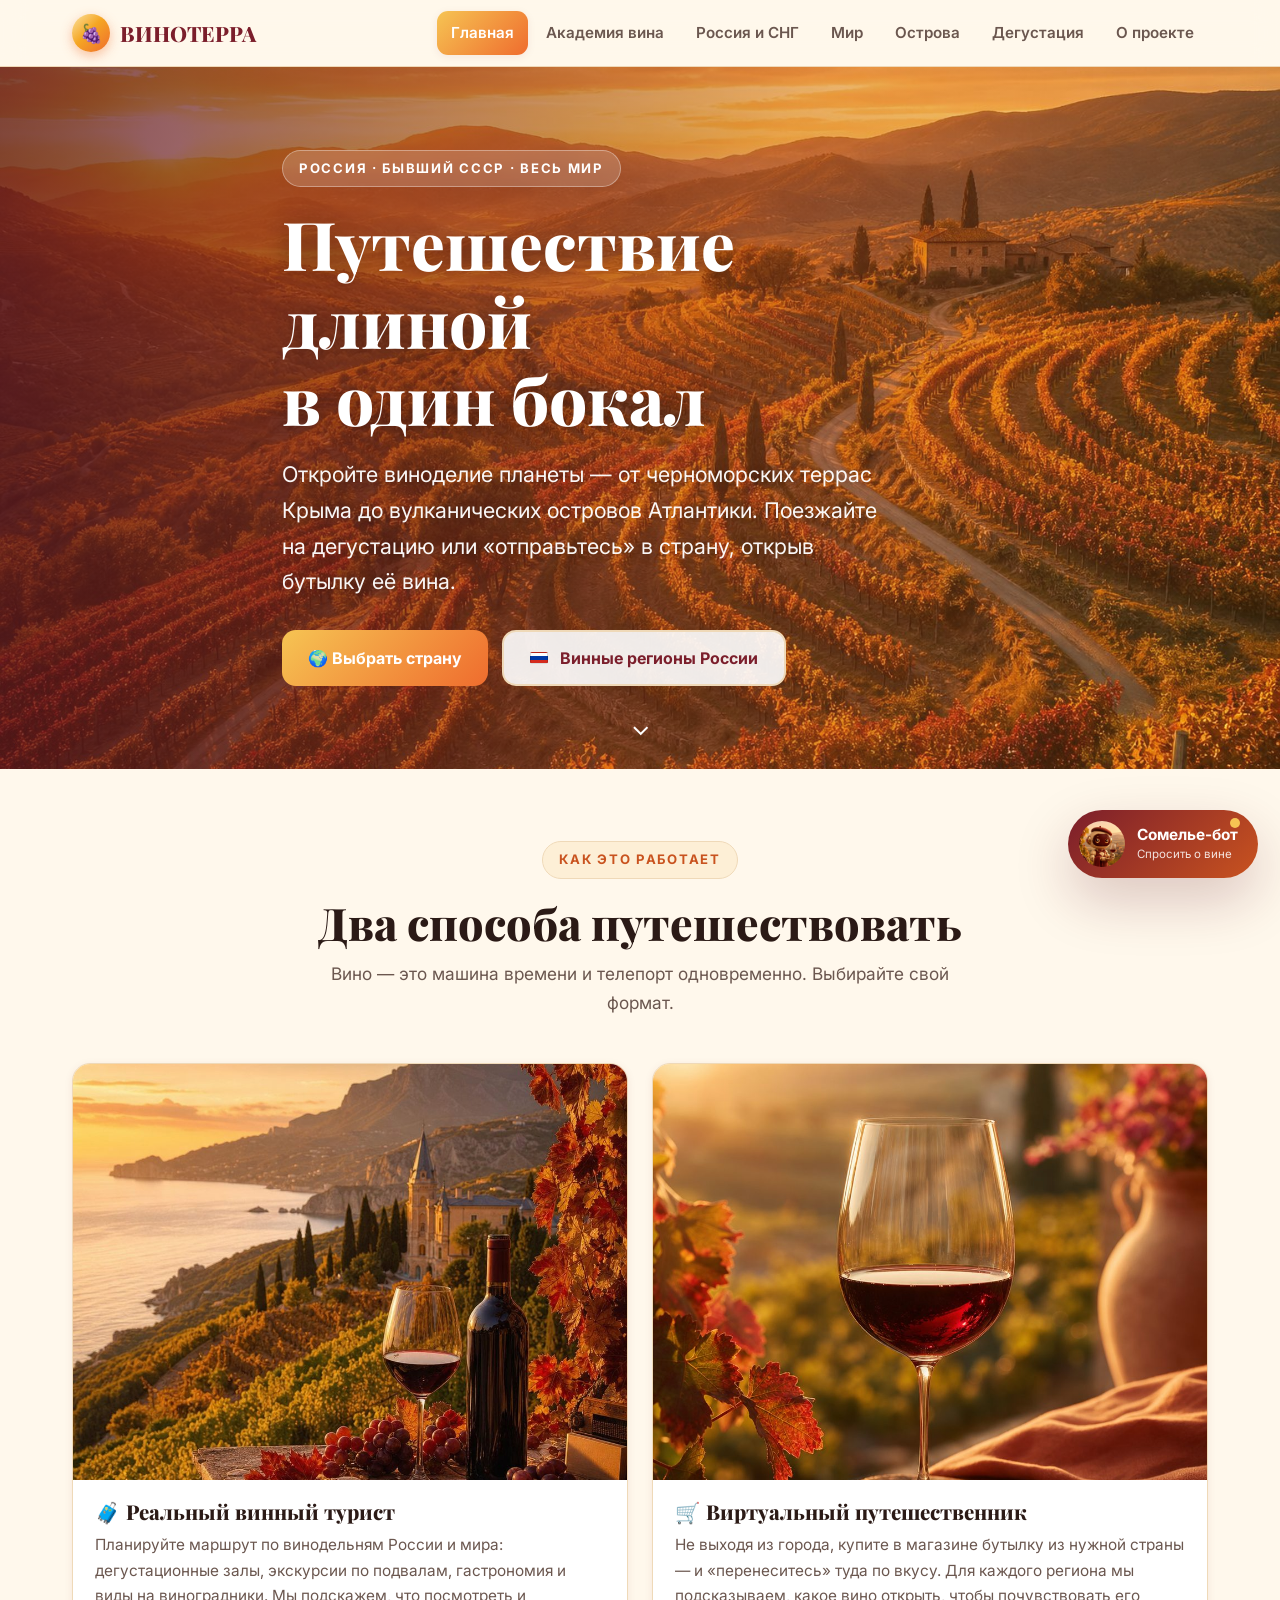
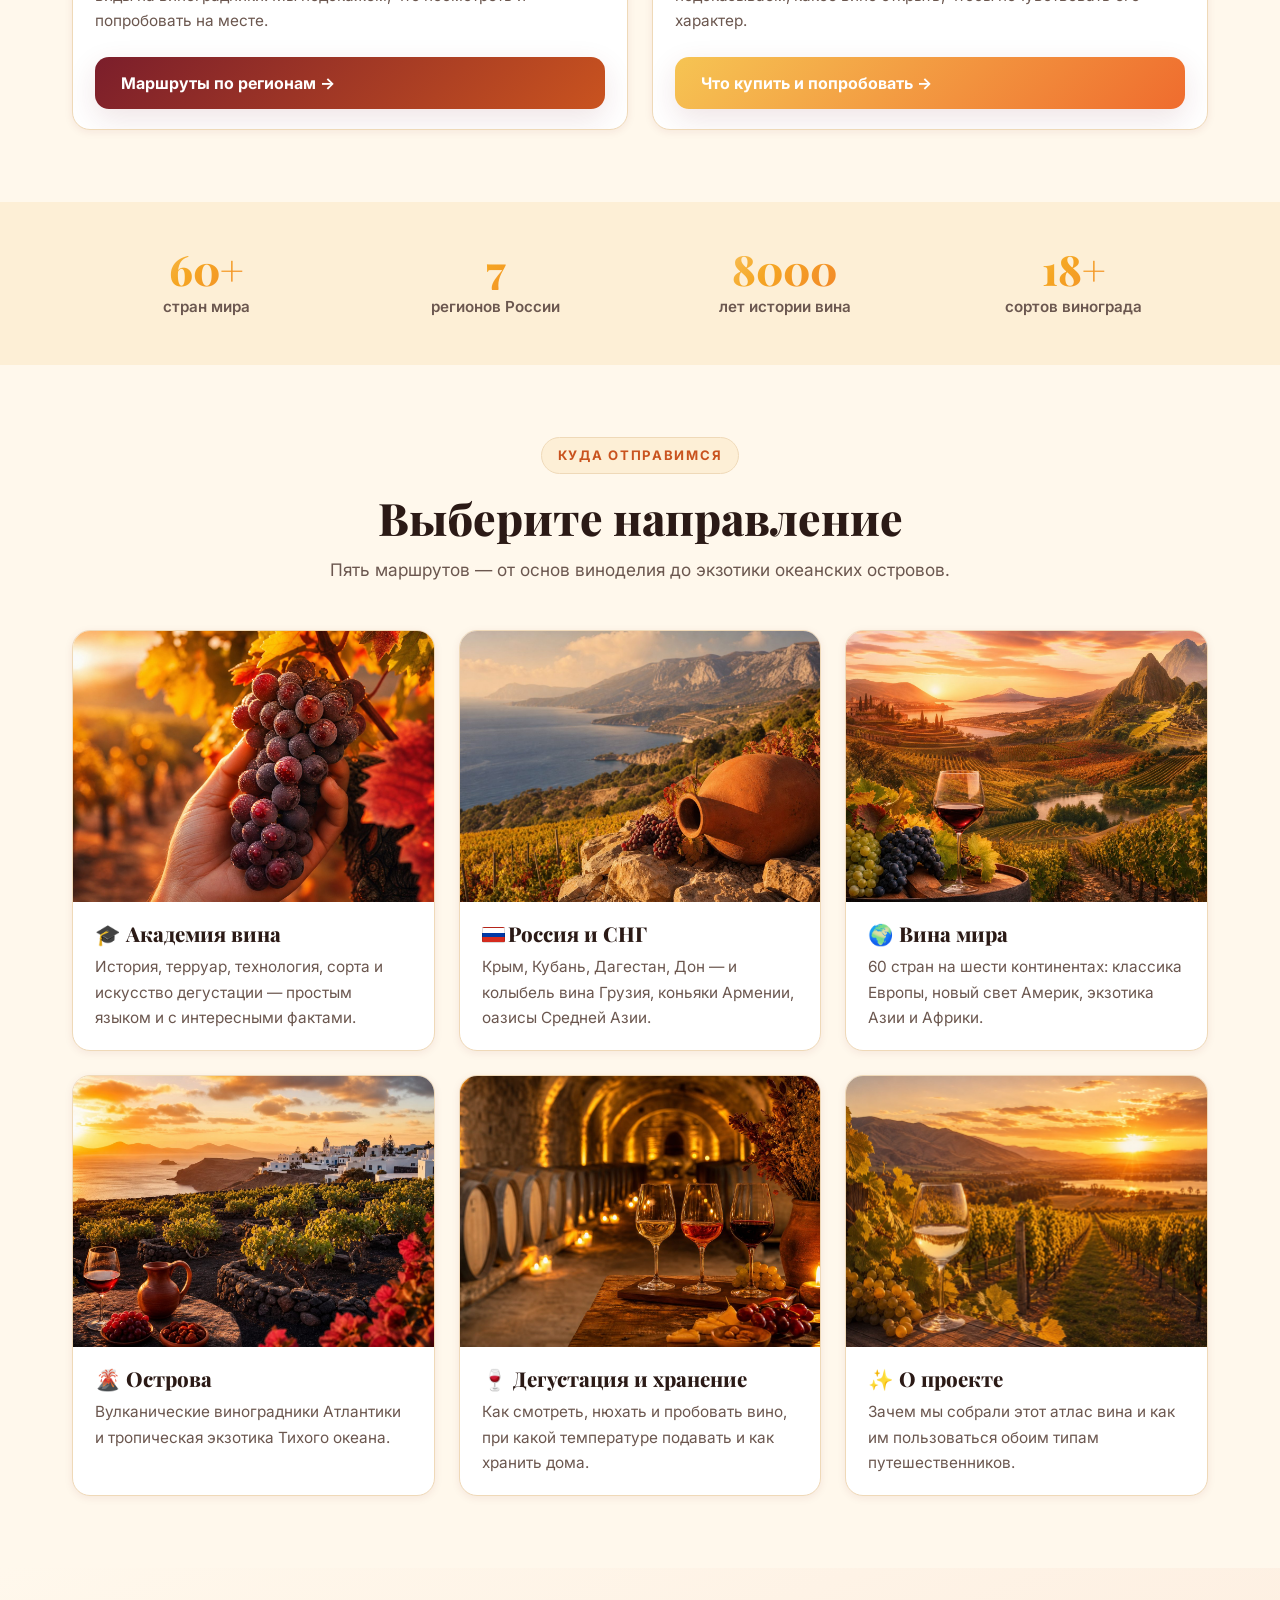
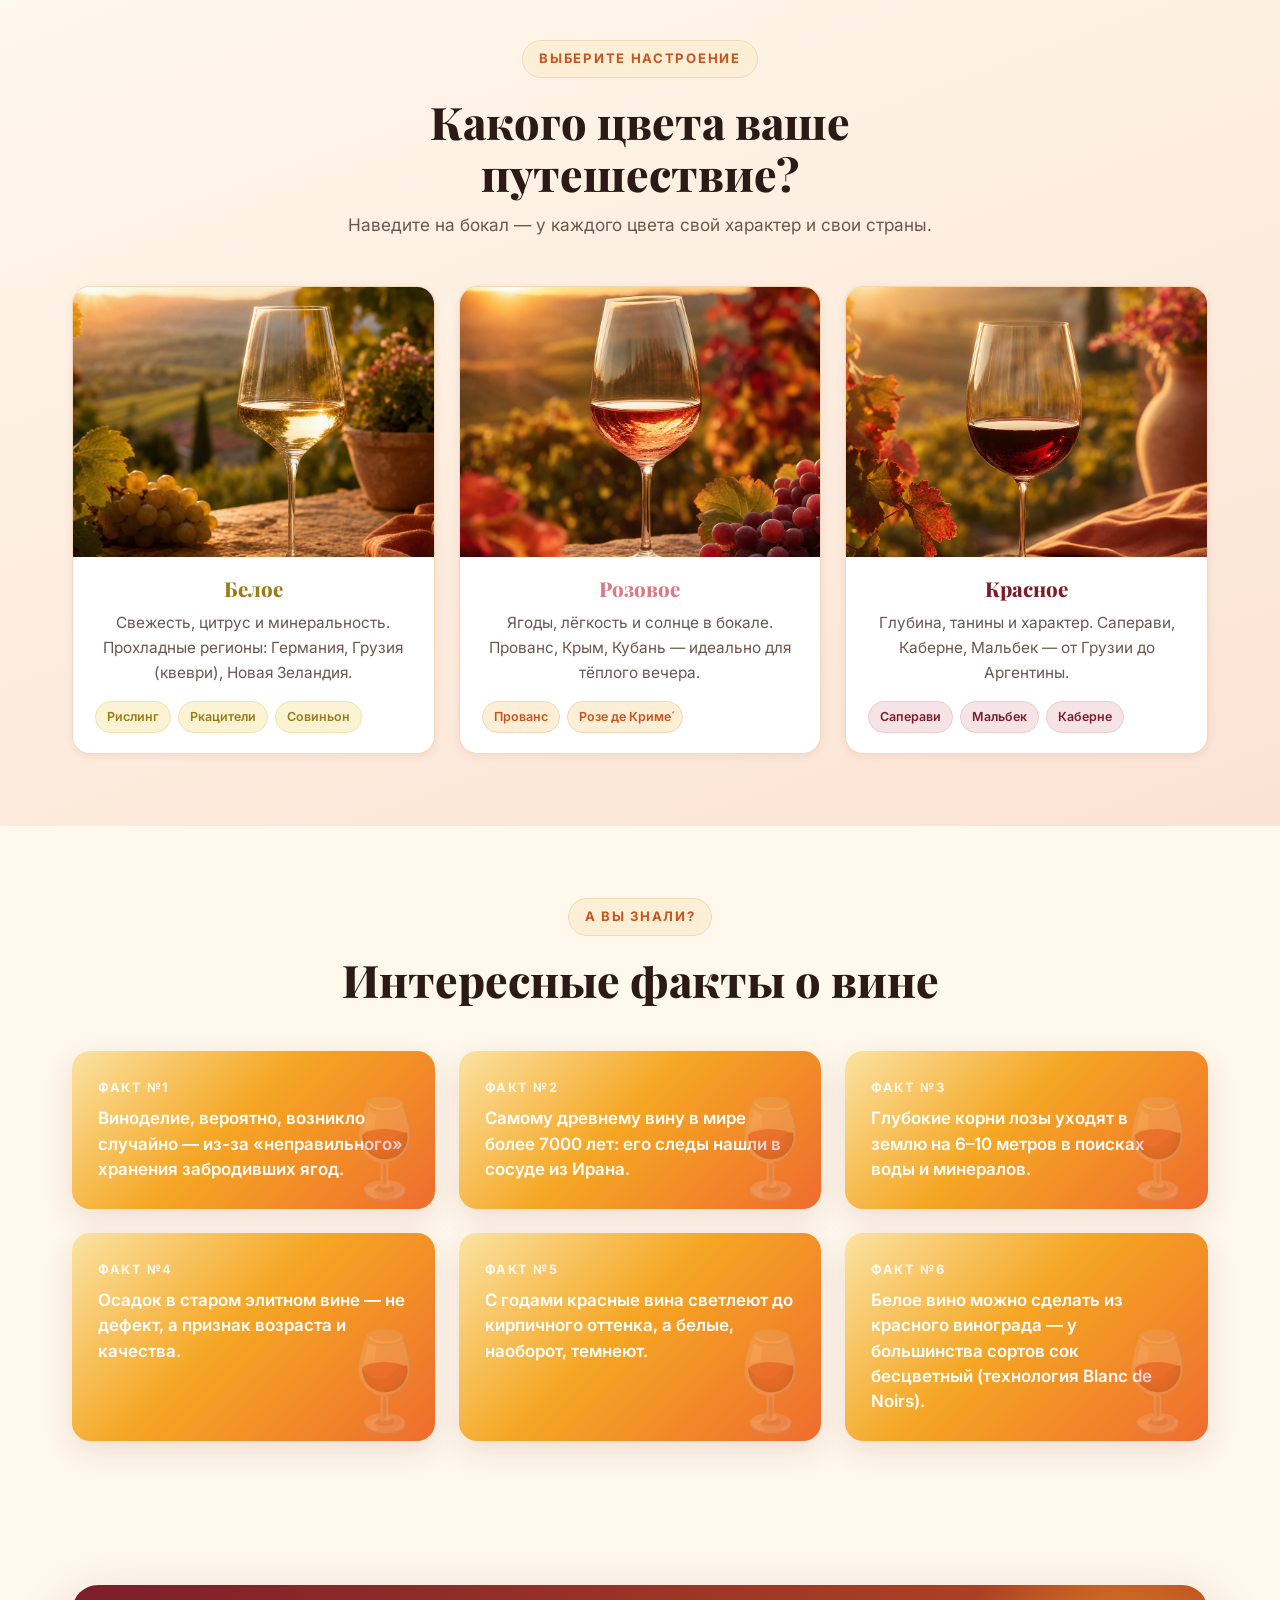
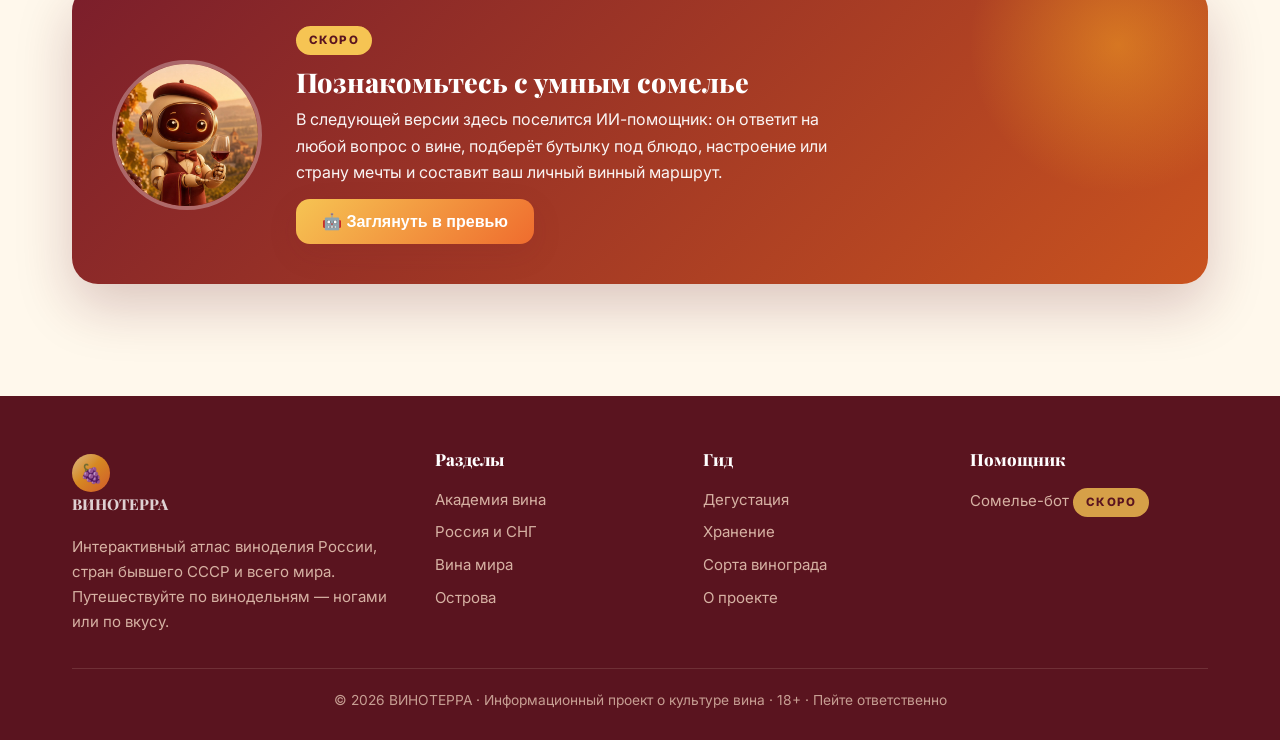
==== commit 8ac3c2d7: "Раскладка регионов/стран рядами, SVG-флаги СНГ, перегенерация Ливан/Турция/Азербайджан, флаг РФ, abo" ====
--- a/index.html
+++ b/index.html
@@ -38,7 +38,7 @@
     <p class="lead">Откройте виноделие планеты — от черноморских террас Крыма до вулканических островов Атлантики. Поезжайте на дегустацию или «отправьтесь» в страну, открыв бутылку её вина.</p>
     <div class="hero-actions">
       <a href="world.html" class="btn btn-primary">🌍 Выбрать страну</a>
-      <a href="russia.html" class="btn btn-ghost">🇷🇺 Винные регионы России</a>
+      <a href="russia.html" class="btn btn-ghost"><span class="flag-ru"></span>Винные регионы России</a>
     </div>
   </div>
   <div class="scroll-cue">⌄</div>
@@ -77,7 +77,7 @@
 <section class="section-sm tint">
   <div class="wrap">
     <div class="stats">
-      <div class="stat reveal"><div class="n">50+</div><div class="l">стран мира</div></div>
+      <div class="stat reveal"><div class="n">60+</div><div class="l">стран мира</div></div>
       <div class="stat reveal"><div class="n">7</div><div class="l">регионов России</div></div>
       <div class="stat reveal"><div class="n">8000</div><div class="l">лет истории вина</div></div>
       <div class="stat reveal"><div class="n">18+</div><div class="l">сортов винограда</div></div>
@@ -95,11 +95,11 @@
     </div>
     <div class="grid g3">
       <a href="academy.html" class="card reveal"><img class="card-img" src="assets/img/academy_hero.jpg" alt="Академия"><div class="card-body"><h3>🎓 Академия вина</h3><p>История, терруар, технология, сорта и искусство дегустации — простым языком и с интересными фактами.</p></div></a>
-      <a href="russia.html" class="card reveal"><img class="card-img" src="assets/img/russia_hero.jpg" alt="Россия и СНГ"><div class="card-body"><h3>🇷🇺 Россия и СНГ</h3><p>Крым, Кубань, Дагестан, Дон — и колыбель вина Грузия, коньяки Армении, оазисы Средней Азии.</p></div></a>
+      <a href="russia.html" class="card reveal"><img class="card-img" src="assets/img/russia_hero.jpg" alt="Россия и СНГ"><div class="card-body"><h3><span class="flag-ru"></span>Россия и СНГ</h3><p>Крым, Кубань, Дагестан, Дон — и колыбель вина Грузия, коньяки Армении, оазисы Средней Азии.</p></div></a>
       <a href="world.html" class="card reveal"><img class="card-img" src="assets/img/world_hero.jpg" alt="Мир"><div class="card-body"><h3>🌍 Вина мира</h3><p>60 стран на шести континентах: классика Европы, новый свет Америк, экзотика Азии и Африки.</p></div></a>
       <a href="islands.html" class="card reveal"><img class="card-img" src="assets/img/islands_hero.jpg" alt="Острова"><div class="card-body"><h3>🌋 Острова</h3><p>Вулканические виноградники Атлантики и тропическая экзотика Тихого океана.</p></div></a>
       <a href="tasting.html" class="card reveal"><img class="card-img" src="assets/img/tasting_hero.jpg" alt="Дегустация"><div class="card-body"><h3>🍷 Дегустация и хранение</h3><p>Как смотреть, нюхать и пробовать вино, при какой температуре подавать и как хранить дома.</p></div></a>
-      <a href="about.html" class="card reveal"><img class="card-img" src="assets/img/c_europe.jpg" alt="О проекте"><div class="card-body"><h3>✨ О проекте</h3><p>Зачем мы собрали этот атлас вина и как им пользоваться обоим типам путешественников.</p></div></a>
+      <a href="about.html" class="card reveal"><img class="card-img" src="assets/img/about_hero.jpg" alt="О проекте"><div class="card-body"><h3>✨ О проекте</h3><p>Зачем мы собрали этот атлас вина и как им пользоваться обоим типам путешественников.</p></div></a>
     </div>
   </div>
 </section>
--- a/assets/css/style.css
+++ b/assets/css/style.css
@@ -249,3 +249,12 @@
   .stats{grid-template-columns:1fr 1fr}
   .wine-types{grid-template-columns:1fr 1fr}
 }
+
+/* Флаг России — CSS-триколор (эмодзи 🇷🇺 не рендерится в Windows) */
+.flag-ru{display:inline-block;width:1.15em;height:.8em;border-radius:2px;
+  vertical-align:-.08em;margin-right:.15em;border:1px solid rgba(0,0,0,.15);
+  background:linear-gradient(#fff 0 33.33%,#0039A6 33.33% 66.66%,#D52B1E 66.66% 100%)}
+/* Флаги стран (SVG) — эмодзи-флаги не рендерятся в Windows */
+.flag{display:inline-block;width:1.5em;height:auto;aspect-ratio:4/3;border-radius:3px;
+  vertical-align:-.18em;margin-right:.4em;object-fit:cover;border:1px solid rgba(0,0,0,.15);
+  box-shadow:0 1px 2px rgba(0,0,0,.12)}
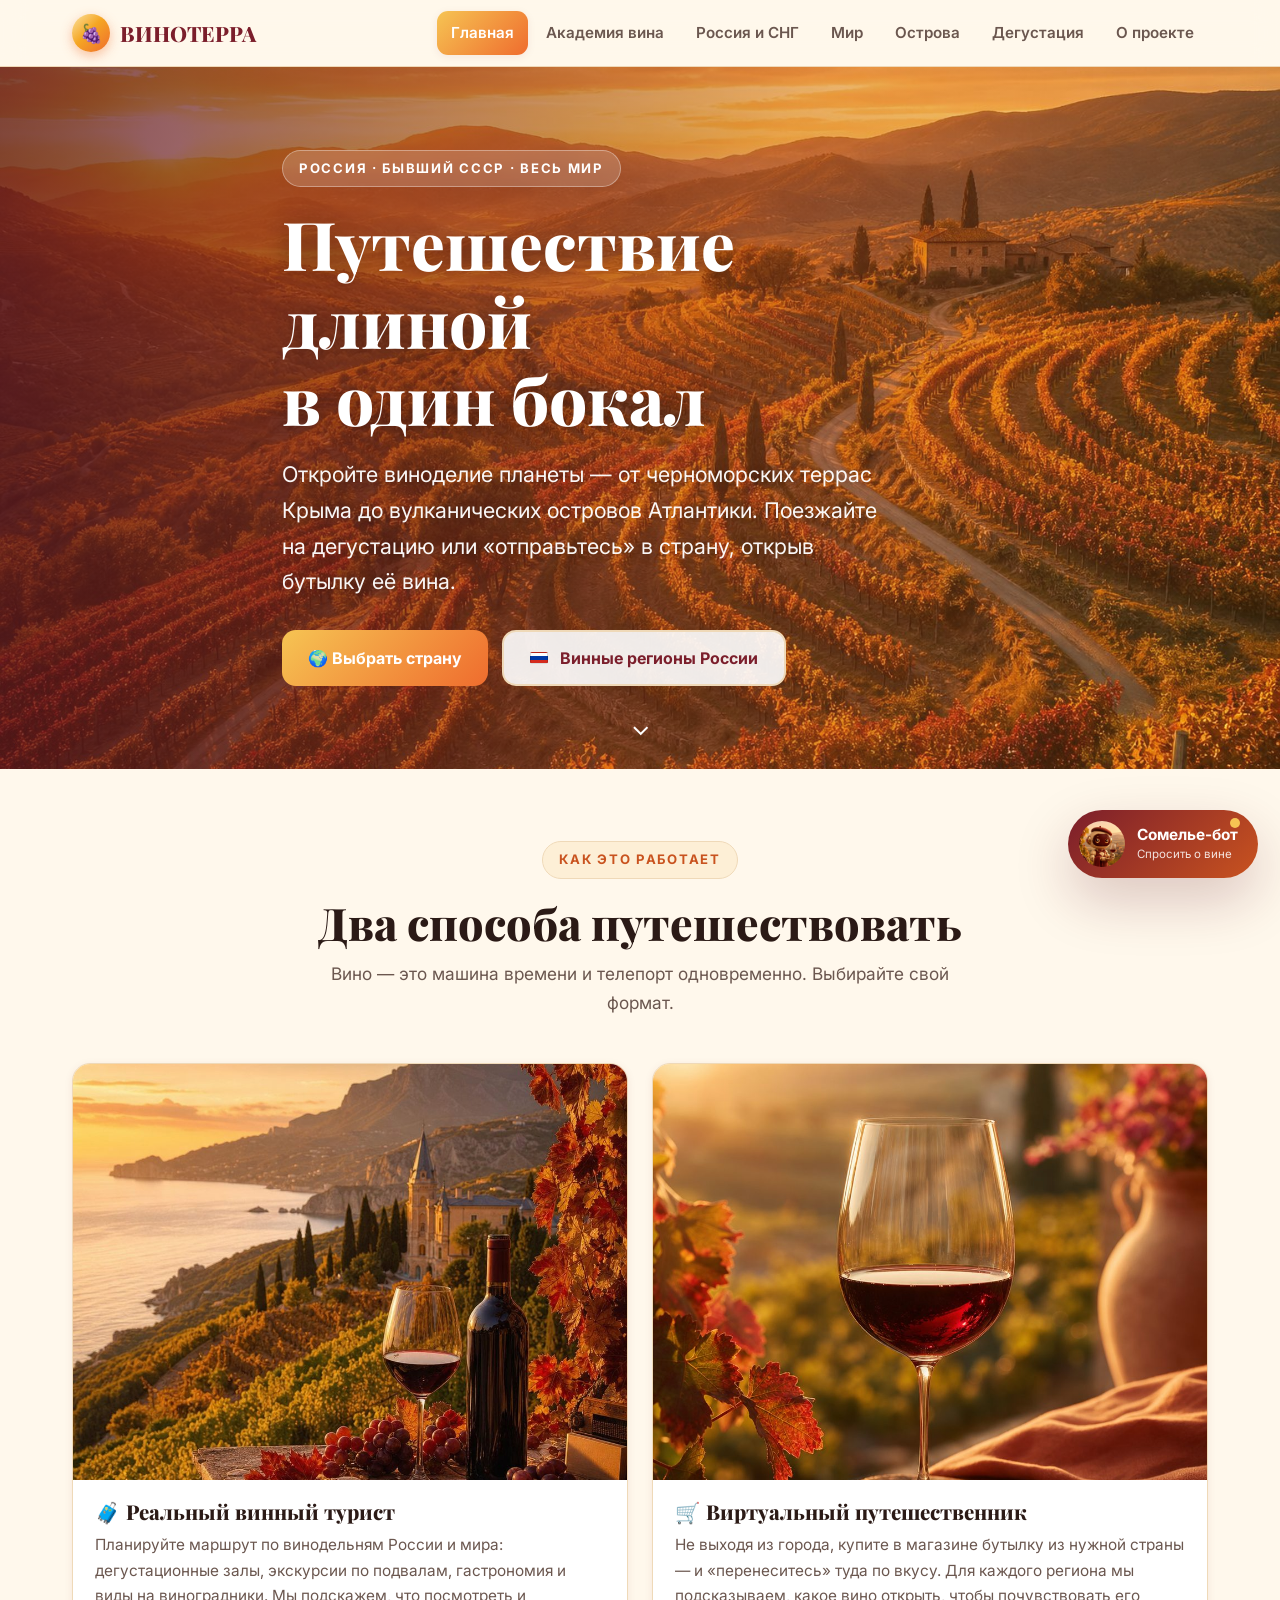
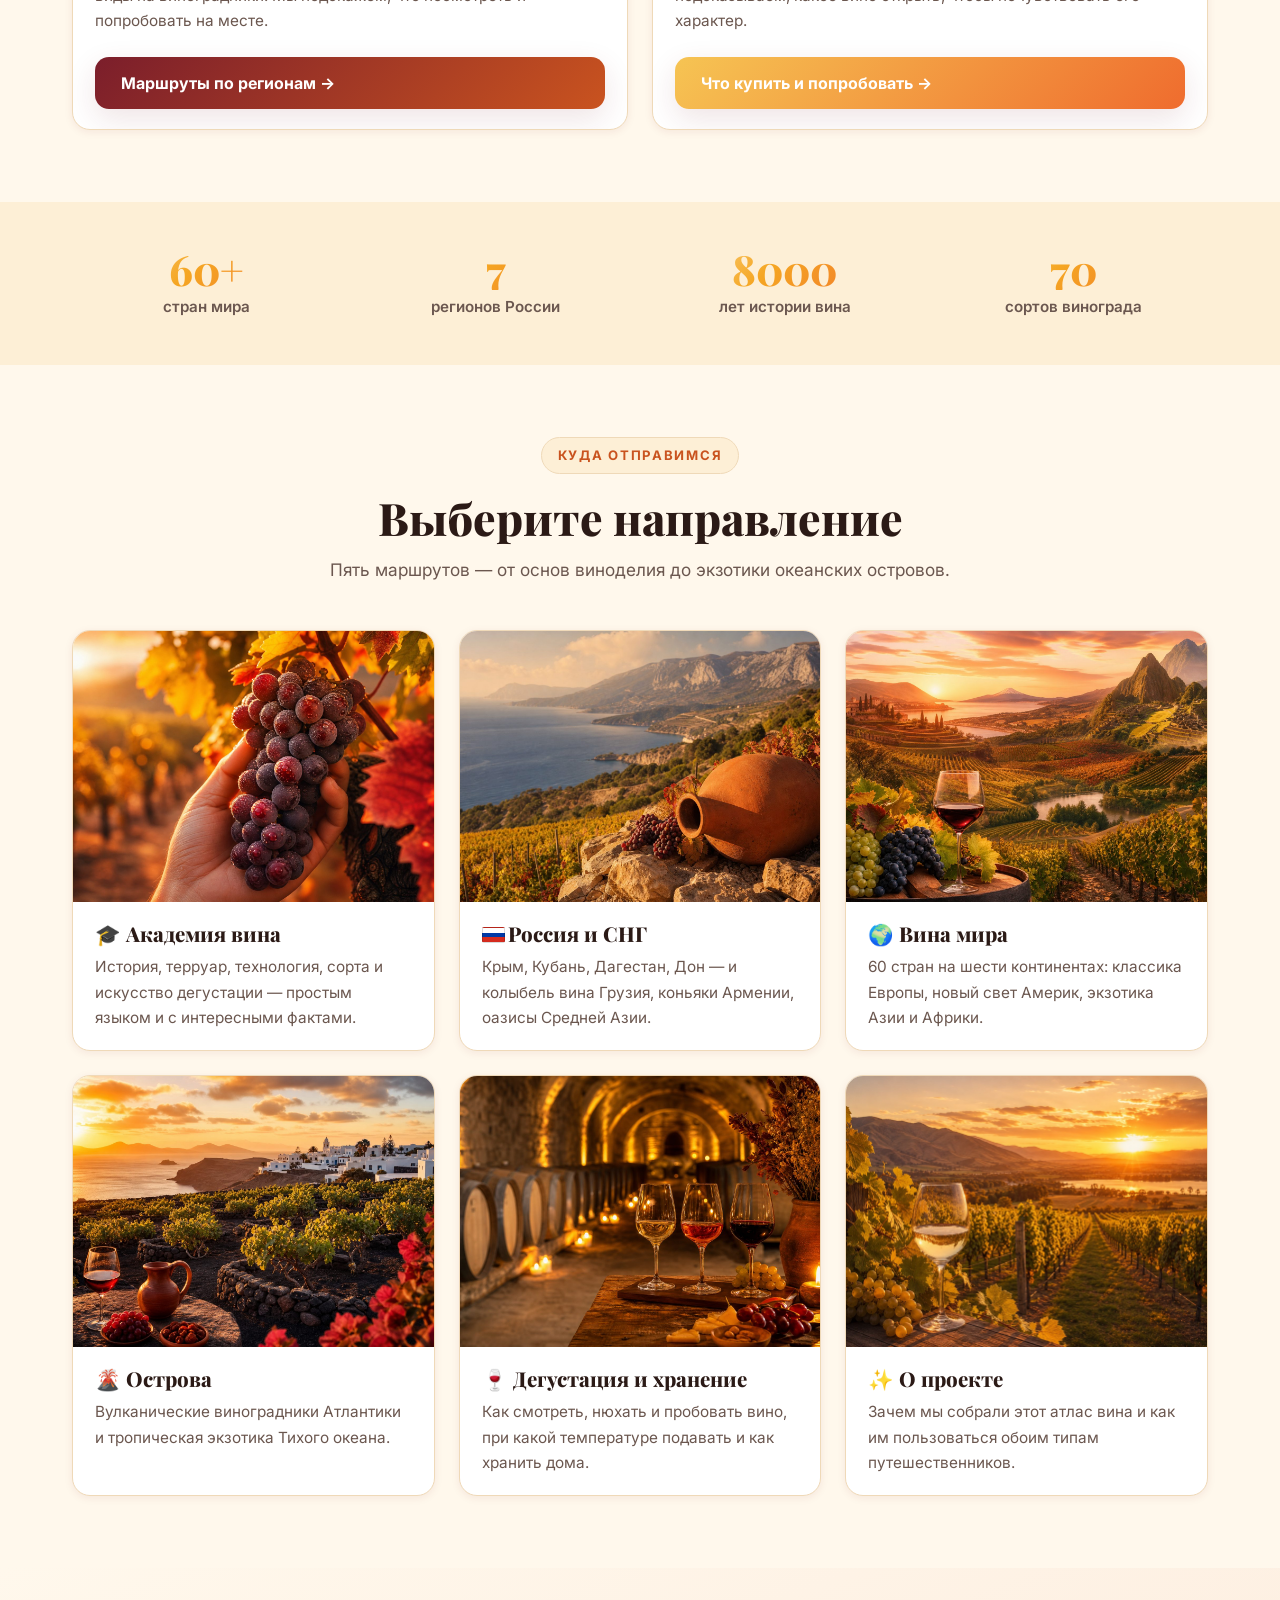
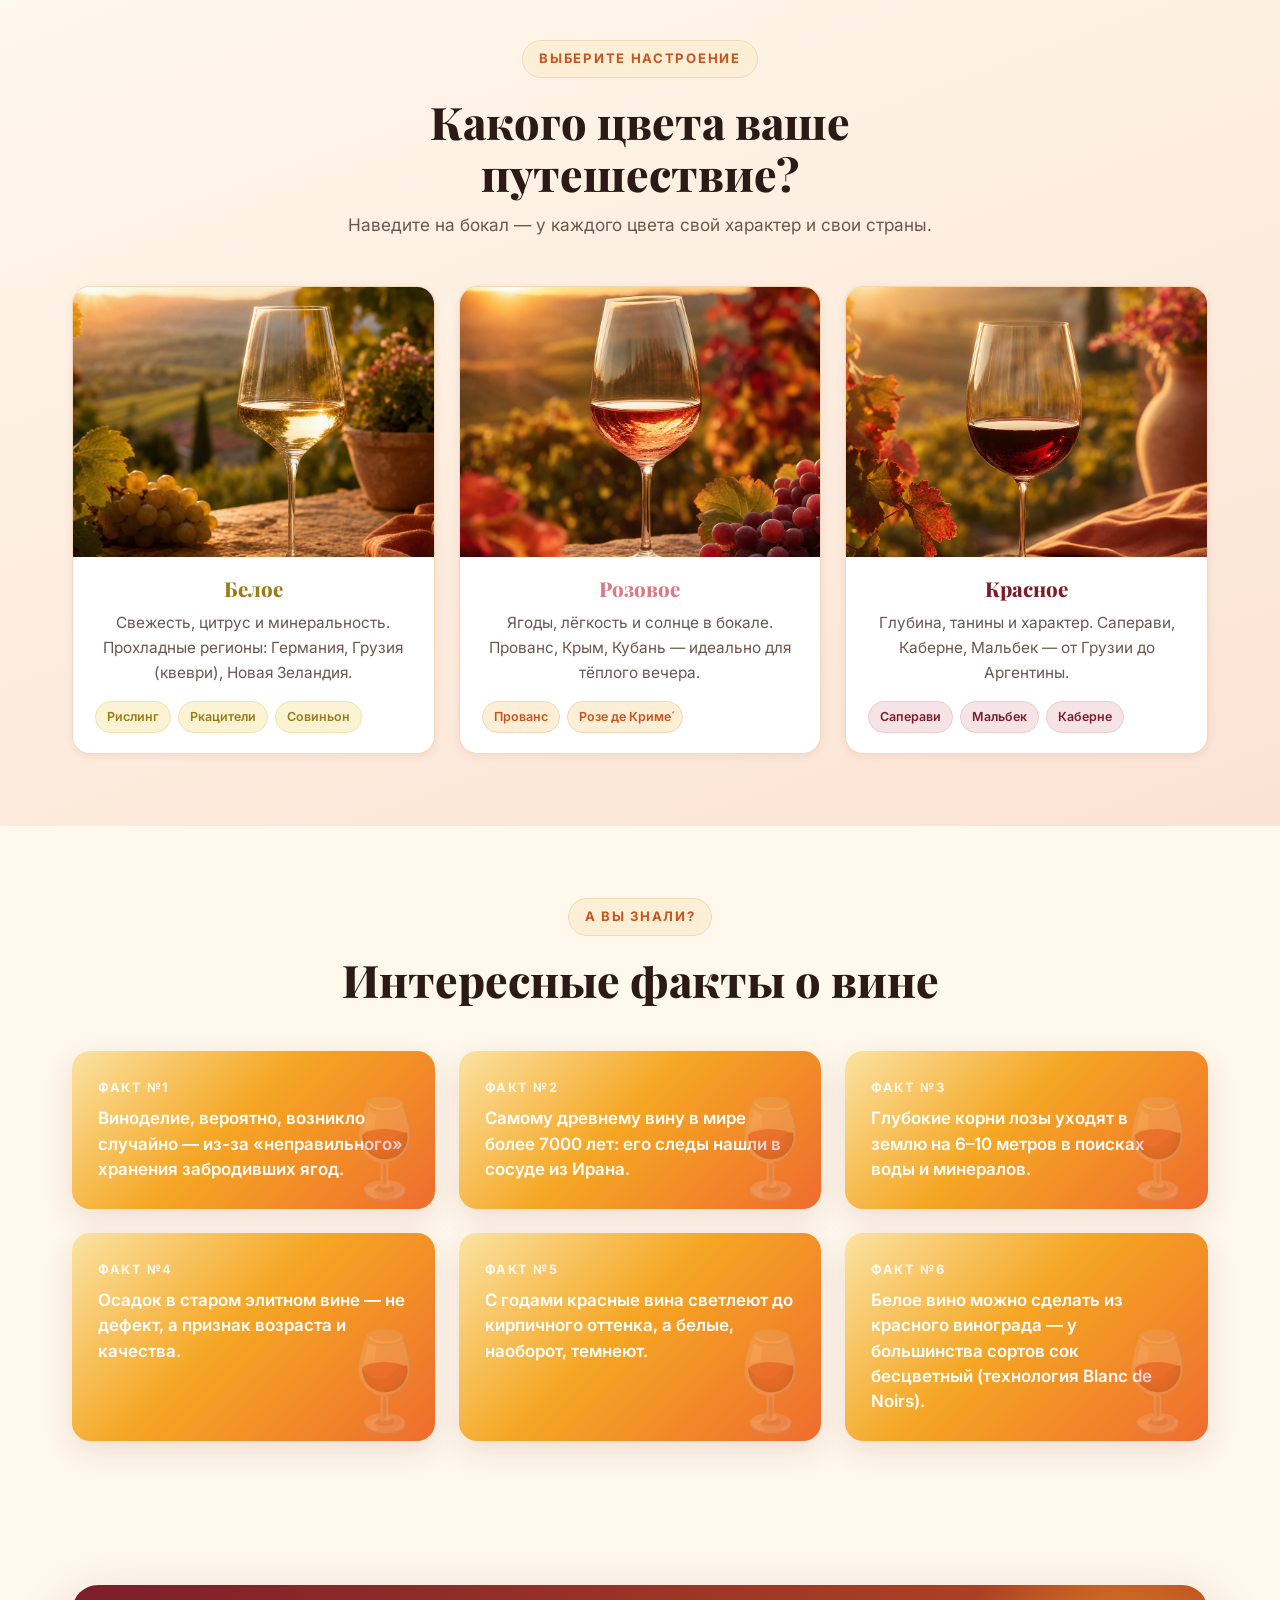
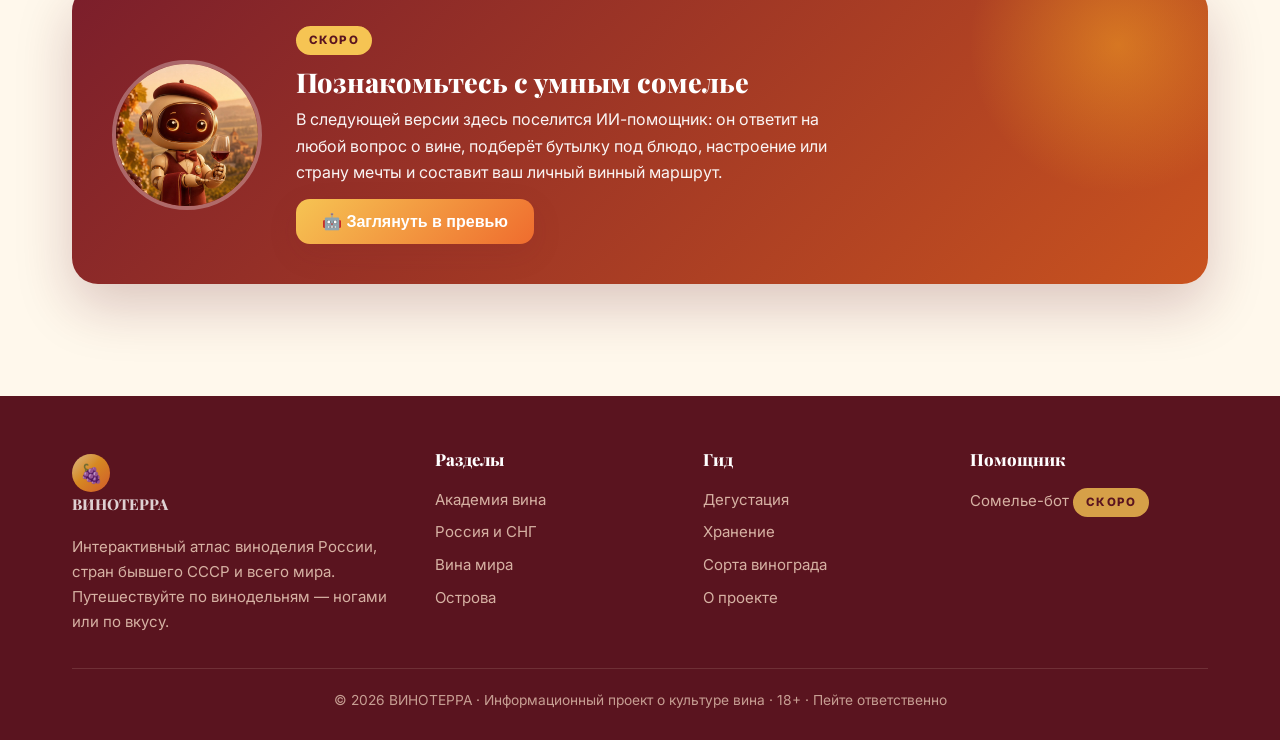
==== commit 3a8132af: "Мадагаскар вместо Бельгии+Нидерландов на world.html, счётчик сортов 70 на главной - data/wine-data.j" ====
--- a/index.html
+++ b/index.html
@@ -80,7 +80,7 @@
       <div class="stat reveal"><div class="n">60+</div><div class="l">стран мира</div></div>
       <div class="stat reveal"><div class="n">7</div><div class="l">регионов России</div></div>
       <div class="stat reveal"><div class="n">8000</div><div class="l">лет истории вина</div></div>
-      <div class="stat reveal"><div class="n">18+</div><div class="l">сортов винограда</div></div>
+      <div class="stat reveal"><div class="n">70</div><div class="l">сортов винограда</div></div>
     </div>
   </div>
 </section>
--- a/assets/css/style.css
+++ b/assets/css/style.css
@@ -120,6 +120,18 @@
 .searchbox:focus-within{border-color:var(--amber)}
 .searchbox input{border:0;outline:0;flex:1;font-size:1rem;background:transparent;color:var(--ink);font-family:var(--font)}
 .empty{text-align:center;color:var(--ink-soft);padding:40px;display:none}
+/* ---------- Ленты сортов ---------- */
+.grape-band{margin-bottom:40px}
+.grape-band:last-child{margin-bottom:0}
+.band-head{display:flex;align-items:baseline;gap:12px;flex-wrap:wrap;margin:0 0 20px;padding-bottom:11px;border-bottom:2px solid var(--line)}
+.band-title{font-family:var(--serif);font-size:clamp(1.25rem,2.6vw,1.5rem);color:var(--terracotta)}
+.band-count{font-family:var(--serif);font-weight:700;color:var(--amber);font-size:1.05rem}
+.band-note{color:var(--ink-soft);font-size:.95rem}
+.grape-band.collapsible .band-head{cursor:pointer;user-select:none}
+.grape-band.collapsible .band-head:hover .band-title{color:var(--red)}
+.band-chevron{margin-left:auto;align-self:center;color:var(--terracotta);font-size:1.1rem;transition:transform .25s}
+.grape-band.collapsed .band-chevron{transform:rotate(-90deg)}
+.grape-band.collapsed .band-grid{display:none}
 
 /* ---------- Аккордеон ---------- */
 .acc{border:1px solid var(--line);border-radius:14px;overflow:hidden;margin-bottom:12px;background:var(--paper)}
